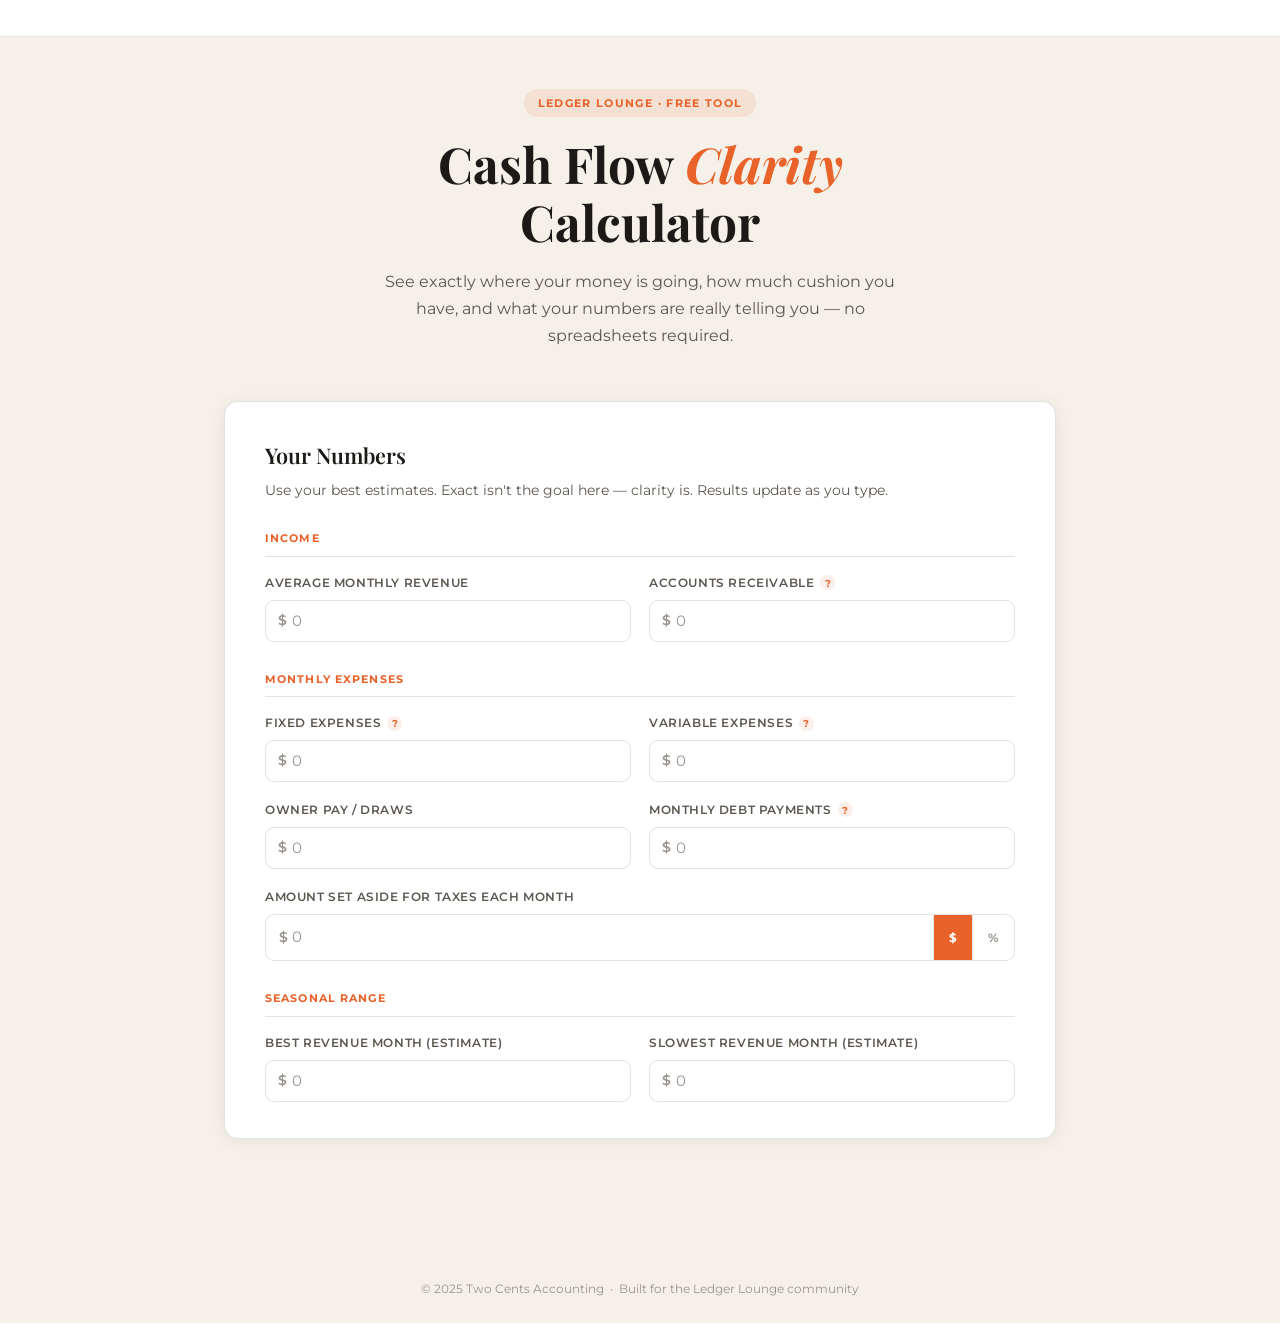
==== cashflow-advanced/index.html @ babdc2f7 "Add files via upload" ====
<!DOCTYPE html>
<html lang="en">
<head>
  <meta charset="UTF-8">
  <meta name="viewport" content="width=device-width, initial-scale=1.0">
  <title>Cash Flow Clarity Calculator — Two Cents Accounting</title>
  <link rel="preconnect" href="https://fonts.googleapis.com">
  <link rel="preconnect" href="https://fonts.gstatic.com" crossorigin>
  <link href="https://fonts.googleapis.com/css2?family=Playfair+Display:ital,wght@0,400;0,600;0,700;1,400&family=Montserrat:wght@300;400;500;600;700&display=swap" rel="stylesheet">

  <style>
    /* ── CSS Custom Properties ── */
    :root {
      --bg:            #F5F0E8;
      --bg-secondary:  #EDE7D9;
      --bg-card:       #FFFFFF;
      --bg-input:      #FFFFFF;
      --text-primary:  #1C1A17;
      --text-secondary:#5C5750;
      --text-muted:    #9A9590;
      --accent:        #E8622A;
      --accent-hover:  #C94E1E;
      --accent-light:  rgba(232,98,42,0.11);
      --border:        rgba(28,26,23,0.12);
      --shadow-sm:     0 1px 4px rgba(0,0,0,0.06);
      --shadow:        0 2px 16px rgba(0,0,0,0.07);
      --shadow-lg:     0 8px 40px rgba(0,0,0,0.13);
      --green:         #276B2D;
      --green-bg:      #EAF5EB;
      --yellow:        #9A6D00;
      --yellow-bg:     #FFF8E1;
      --red:           #B0241F;
      --red-bg:        #FDECEA;
      --radius:        14px;
    }

    @media (prefers-color-scheme: dark) {
      :root {
        --bg:            #18150F;
        --bg-secondary:  #221E16;
        --bg-card:       #27231A;
        --bg-input:      #302B21;
        --text-primary:  #F0EAE0;
        --text-secondary:#C0B9AF;
        --text-muted:    #7A7268;
        --accent:        #E8622A;
        --accent-hover:  #F0743C;
        --accent-light:  rgba(232,98,42,0.18);
        --border:        rgba(255,255,255,0.09);
        --shadow-sm:     0 1px 4px rgba(0,0,0,0.3);
        --shadow:        0 2px 16px rgba(0,0,0,0.35);
        --shadow-lg:     0 8px 40px rgba(0,0,0,0.5);
        --green:         #6DBF73;
        --green-bg:      rgba(109,191,115,0.13);
        --yellow:        #F5C842;
        --yellow-bg:     rgba(245,200,66,0.13);
        --red:           #F06560;
        --red-bg:        rgba(240,101,96,0.13);
      }
    }

    /* ── Reset & Base ── */
    *, *::before, *::after { box-sizing: border-box; margin: 0; padding: 0; }

    body {
      font-family: 'Montserrat', sans-serif;
      background-color: var(--bg);
      color: var(--text-primary);
      line-height: 1.65;
      -webkit-font-smoothing: antialiased;
    }

    /* ── Header ── */
    .site-header {
      background: var(--bg-card);
      border-bottom: 1px solid var(--border);
      padding: 18px 24px;
      display: flex;
      justify-content: center;
      align-items: center;
    }

    .logo-wrap {
      background: #F5F0E8;
      border-radius: 10px;
      padding: 8px 18px;
      display: inline-flex;
      align-items: center;
      justify-content: center;
    }

    .logo-wrap img {
      height: 50px;
      width: auto;
      display: block;
    }

    /* ── Layout ── */
    .main {
      max-width: 880px;
      margin: 0 auto;
      padding: 52px 24px 96px;
    }

    /* ── Hero ── */
    .hero {
      text-align: center;
      margin-bottom: 52px;
    }

    .hero-eyebrow {
      display: inline-block;
      font-size: 0.7rem;
      font-weight: 700;
      letter-spacing: 0.12em;
      text-transform: uppercase;
      color: var(--accent);
      background: var(--accent-light);
      padding: 5px 14px;
      border-radius: 100px;
      margin-bottom: 18px;
    }

    .hero h1 {
      font-family: 'Playfair Display', serif;
      font-size: clamp(2rem, 5.5vw, 3.1rem);
      font-weight: 700;
      line-height: 1.15;
      color: var(--text-primary);
      margin-bottom: 18px;
    }

    .hero h1 em {
      font-style: italic;
      color: var(--accent);
    }

    .hero p {
      font-size: 1rem;
      color: var(--text-secondary);
      max-width: 520px;
      margin: 0 auto;
      font-weight: 400;
      line-height: 1.7;
    }

    /* ── Cards ── */
    .card {
      background: var(--bg-card);
      border-radius: var(--radius);
      border: 1px solid var(--border);
      padding: 36px 40px;
      box-shadow: var(--shadow);
      margin-bottom: 20px;
    }

    .card-title {
      font-family: 'Playfair Display', serif;
      font-size: 1.35rem;
      font-weight: 600;
      color: var(--text-primary);
      margin-bottom: 6px;
    }

    .card-subtitle {
      font-size: 0.845rem;
      color: var(--text-secondary);
      margin-bottom: 28px;
      line-height: 1.6;
    }

    /* ── Form Section Labels ── */
    .form-section-label {
      font-size: 0.7rem;
      font-weight: 700;
      letter-spacing: 0.1em;
      text-transform: uppercase;
      color: var(--accent);
      margin-bottom: 16px;
      margin-top: 28px;
      padding-bottom: 8px;
      border-bottom: 1px solid var(--border);
    }

    .form-section-label:first-of-type {
      margin-top: 0;
    }

    /* ── Form Grid ── */
    .form-grid {
      display: grid;
      grid-template-columns: 1fr 1fr;
      gap: 18px;
    }

    .form-group {
      display: flex;
      flex-direction: column;
      gap: 7px;
    }

    .form-group.span-2 {
      grid-column: 1 / -1;
    }

    label {
      display: flex;
      align-items: center;
      gap: 6px;
      font-size: 0.75rem;
      font-weight: 600;
      letter-spacing: 0.05em;
      text-transform: uppercase;
      color: var(--text-secondary);
    }

    /* ── Currency Inputs ── */
    .input-wrap {
      position: relative;
      display: flex;
      align-items: stretch;
    }

    .input-prefix {
      position: absolute;
      left: 13px;
      top: 50%;
      transform: translateY(-50%);
      font-size: 0.9rem;
      font-weight: 600;
      color: var(--text-muted);
      pointer-events: none;
      z-index: 1;
      transition: opacity 0.15s;
    }

    input[type="text"] {
      width: 100%;
      padding: 11px 13px 11px 26px;
      font-family: 'Montserrat', sans-serif;
      font-size: 0.93rem;
      font-weight: 500;
      color: var(--text-primary);
      background: var(--bg-input);
      border: 1.5px solid var(--border);
      border-radius: 9px;
      outline: none;
      transition: border-color 0.2s, box-shadow 0.2s;
      -webkit-appearance: none;
    }

    input[type="text"]::placeholder {
      color: var(--text-muted);
      font-weight: 400;
    }

    input[type="text"]:focus {
      border-color: var(--accent);
      box-shadow: 0 0 0 3px var(--accent-light);
    }

    /* ── Tax Toggle ── */
    .tax-wrap {
      display: flex;
      border: 1.5px solid var(--border);
      border-radius: 9px;
      overflow: hidden;
      background: var(--bg-input);
      transition: border-color 0.2s, box-shadow 0.2s;
    }

    .tax-wrap:focus-within {
      border-color: var(--accent);
      box-shadow: 0 0 0 3px var(--accent-light);
    }

    .tax-prefix {
      padding: 11px 0 11px 13px;
      font-size: 0.9rem;
      font-weight: 600;
      color: var(--text-muted);
      pointer-events: none;
      white-space: nowrap;
    }

    #taxInput {
      flex: 1;
      border: none;
      border-radius: 0;
      padding-left: 4px;
      box-shadow: none !important;
      background: transparent;
    }

    .tax-toggle {
      display: flex;
      border-left: 1.5px solid var(--border);
      flex-shrink: 0;
    }

    .tax-btn {
      padding: 0 15px;
      font-family: 'Montserrat', sans-serif;
      font-size: 0.78rem;
      font-weight: 700;
      background: transparent;
      border: none;
      cursor: pointer;
      color: var(--text-muted);
      transition: background 0.15s, color 0.15s;
      letter-spacing: 0.02em;
    }

    .tax-btn + .tax-btn {
      border-left: 1px solid var(--border);
    }

    .tax-btn.active {
      background: var(--accent);
      color: #FFFFFF;
    }

    /* ── Tooltip ── */
    .tip {
      display: inline-flex;
      align-items: center;
      justify-content: center;
      width: 15px;
      height: 15px;
      border-radius: 50%;
      background: var(--accent-light);
      color: var(--accent);
      font-size: 0.62rem;
      font-weight: 700;
      cursor: help;
      position: relative;
      flex-shrink: 0;
    }

    .tip::after {
      content: attr(data-tip);
      position: absolute;
      bottom: calc(100% + 9px);
      left: 50%;
      transform: translateX(-50%);
      background: var(--text-primary);
      color: var(--bg);
      font-size: 0.76rem;
      font-weight: 400;
      font-family: 'Montserrat', sans-serif;
      letter-spacing: 0;
      text-transform: none;
      padding: 9px 13px;
      border-radius: 7px;
      width: 230px;
      line-height: 1.55;
      pointer-events: none;
      opacity: 0;
      transition: opacity 0.18s;
      z-index: 200;
      box-shadow: var(--shadow-lg);
      white-space: normal;
    }

    .tip:hover::after,
    .tip:focus::after {
      opacity: 1;
    }

    /* ── Divider ── */
    .divider {
      border: none;
      border-top: 1px solid var(--border);
      margin: 28px 0;
    }

    /* ── Results section ── */
    #results {
      display: none;
    }

    #results.visible {
      display: block;
    }

    /* ── Health Banner ── */
    .health-banner {
      border-radius: var(--radius);
      padding: 26px 30px;
      margin-bottom: 20px;
      border: 1.5px solid transparent;
    }

    .health-banner.tier-squeezed   { background: var(--red-bg);    border-color: var(--red); }
    .health-banner.tier-getting    { background: var(--yellow-bg);  border-color: var(--yellow); }
    .health-banner.tier-breathing  { background: var(--accent-light); border-color: var(--accent); }
    .health-banner.tier-solid      { background: var(--green-bg);   border-color: var(--green); }

    .health-tier-name {
      font-family: 'Playfair Display', serif;
      font-size: 1.7rem;
      font-weight: 700;
      margin-bottom: 7px;
      line-height: 1.2;
    }

    .tier-squeezed  .health-tier-name { color: var(--red); }
    .tier-getting   .health-tier-name { color: var(--yellow); }
    .tier-breathing .health-tier-name { color: var(--accent); }
    .tier-solid     .health-tier-name { color: var(--green); }

    .health-tier-msg {
      font-size: 0.9rem;
      color: var(--text-secondary);
      line-height: 1.65;
      max-width: 640px;
    }

    /* ── Metrics Grid ── */
    .metrics-grid {
      display: grid;
      grid-template-columns: 1fr 1fr;
      gap: 14px;
    }

    .metric-tile {
      background: var(--bg-secondary);
      border: 1px solid var(--border);
      border-radius: 11px;
      padding: 18px 20px;
    }

    .metric-tile-label {
      font-size: 0.7rem;
      font-weight: 700;
      letter-spacing: 0.09em;
      text-transform: uppercase;
      color: var(--text-muted);
      margin-bottom: 9px;
    }

    .metric-tile-value {
      font-family: 'Playfair Display', serif;
      font-size: 1.75rem;
      font-weight: 700;
      line-height: 1;
      margin-bottom: 4px;
    }

    .val-positive { color: var(--green); }
    .val-warning  { color: var(--yellow); }
    .val-negative { color: var(--red); }
    .val-neutral  { color: var(--text-primary); }

    .metric-tile-sub {
      font-size: 0.78rem;
      color: var(--text-muted);
      line-height: 1.4;
    }

    /* ── Stacked Bar ── */
    .stacked-bar {
      height: 30px;
      border-radius: 8px;
      display: flex;
      overflow: hidden;
      margin: 16px 0 12px;
    }

    .bar-seg {
      transition: flex 0.55s cubic-bezier(.4,0,.2,1);
      min-width: 0;
    }

    .stacked-legend {
      display: flex;
      flex-wrap: wrap;
      gap: 10px 18px;
    }

    .legend-item {
      display: flex;
      align-items: center;
      gap: 7px;
      font-size: 0.78rem;
      color: var(--text-secondary);
    }

    .legend-dot {
      width: 9px;
      height: 9px;
      border-radius: 2px;
      flex-shrink: 0;
    }

    /* ── Individual Bars ── */
    .breakdown-row {
      margin-bottom: 15px;
    }

    .bar-row-header {
      display: flex;
      justify-content: space-between;
      align-items: baseline;
      font-size: 0.825rem;
      margin-bottom: 5px;
    }

    .bar-row-name {
      font-weight: 600;
      color: var(--text-primary);
    }

    .bar-row-amount {
      font-weight: 600;
      color: var(--text-primary);
    }

    .bar-row-pct {
      font-size: 0.75rem;
      color: var(--text-muted);
      margin-left: 5px;
    }

    .bar-track {
      height: 7px;
      background: var(--bg-secondary);
      border-radius: 4px;
      overflow: hidden;
    }

    .bar-fill {
      height: 100%;
      border-radius: 4px;
      transition: width 0.55s cubic-bezier(.4,0,.2,1);
    }

    /* ── Flag Banners ── */
    .flag {
      display: flex;
      gap: 11px;
      align-items: flex-start;
      padding: 13px 16px;
      border-radius: 9px;
      font-size: 0.855rem;
      line-height: 1.55;
      margin-top: 18px;
    }

    .flag.flag-warn { background: var(--yellow-bg); border: 1px solid var(--yellow); color: var(--text-primary); }
    .flag.flag-ok   { background: var(--green-bg);  border: 1px solid var(--green);  color: var(--text-primary); }
    .flag.flag-info { background: var(--accent-light); border: 1px solid var(--accent); color: var(--text-primary); }

    .flag-icon { font-size: 1.1rem; flex-shrink: 0; line-height: 1.4; }

    /* ── Tax Meter ── */
    .tax-meter-bar {
      position: relative;
      height: 13px;
      background: var(--bg-secondary);
      border-radius: 7px;
      overflow: hidden;
      margin: 10px 0 5px;
    }

    .tax-meter-fill {
      height: 100%;
      border-radius: 7px;
      transition: width 0.55s cubic-bezier(.4,0,.2,1), background-color 0.3s;
    }

    .tax-meter-labels {
      display: flex;
      justify-content: space-between;
      font-size: 0.68rem;
      color: var(--text-muted);
      margin-top: 3px;
    }

    .tax-headline {
      display: flex;
      align-items: baseline;
      gap: 10px;
      margin-bottom: 2px;
    }

    .tax-big {
      font-family: 'Playfair Display', serif;
      font-size: 1.5rem;
      font-weight: 700;
    }

    .tax-sub-label {
      font-size: 0.83rem;
      color: var(--text-muted);
    }

    /* ── Profit First ── */
    .pf-row {
      display: flex;
      align-items: center;
      gap: 14px;
      padding: 14px 0;
      border-bottom: 1px solid var(--border);
    }

    .pf-row:last-child { border-bottom: none; }

    .pf-icon {
      width: 38px;
      height: 38px;
      border-radius: 9px;
      display: flex;
      align-items: center;
      justify-content: center;
      font-size: 0.95rem;
      flex-shrink: 0;
    }

    .pf-middle {
      flex: 1;
      min-width: 0;
    }

    .pf-name {
      font-size: 0.875rem;
      font-weight: 700;
      color: var(--text-primary);
      margin-bottom: 1px;
    }

    .pf-desc {
      font-size: 0.74rem;
      color: var(--text-muted);
      margin-bottom: 6px;
    }

    .pf-bar-track {
      height: 4px;
      background: var(--bg-secondary);
      border-radius: 2px;
      overflow: hidden;
    }

    .pf-bar-fill {
      height: 100%;
      border-radius: 2px;
      transition: width 0.55s cubic-bezier(.4,0,.2,1);
    }

    .pf-target-note {
      font-size: 0.7rem;
      color: var(--text-muted);
      margin-top: 3px;
    }

    .pf-amounts {
      text-align: right;
      flex-shrink: 0;
    }

    .pf-actual {
      font-family: 'Playfair Display', serif;
      font-size: 1.1rem;
      font-weight: 600;
      color: var(--text-primary);
      line-height: 1.15;
    }

    .pf-pct {
      font-size: 0.72rem;
      color: var(--text-muted);
    }

    /* ── CTA Card ── */
    .cta-block {
      background: var(--accent);
      border-radius: var(--radius);
      padding: 44px 40px;
      text-align: center;
      margin-bottom: 20px;
    }

    .cta-block h2 {
      font-family: 'Playfair Display', serif;
      font-size: 1.65rem;
      font-weight: 700;
      color: #FFFFFF;
      line-height: 1.25;
      margin-bottom: 14px;
    }

    .cta-block p {
      font-size: 0.93rem;
      color: rgba(255,255,255,0.88);
      max-width: 480px;
      margin: 0 auto 30px;
      line-height: 1.65;
    }

    .cta-buttons {
      display: flex;
      gap: 12px;
      justify-content: center;
      flex-wrap: wrap;
    }

    .btn {
      display: inline-block;
      padding: 13px 26px;
      font-family: 'Montserrat', sans-serif;
      font-size: 0.845rem;
      font-weight: 700;
      text-decoration: none;
      border-radius: 9px;
      letter-spacing: 0.025em;
      transition: transform 0.15s, box-shadow 0.15s, background 0.15s;
    }

    .btn:hover {
      transform: translateY(-2px);
      box-shadow: 0 6px 22px rgba(0,0,0,0.22);
    }

    .btn-white {
      background: #FFFFFF;
      color: var(--accent);
    }

    .btn-outline {
      background: transparent;
      color: #FFFFFF;
      border: 2px solid rgba(255,255,255,0.55);
    }

    .btn-outline:hover {
      background: rgba(255,255,255,0.1);
      border-color: #FFFFFF;
    }

    /* ── Footer ── */
    .site-footer {
      text-align: center;
      padding: 24px;
      font-size: 0.77rem;
      color: var(--text-muted);
    }

    /* ── Animations ── */
    @keyframes fadeUp {
      from { opacity: 0; transform: translateY(14px); }
      to   { opacity: 1; transform: translateY(0); }
    }

    #results.visible > * {
      animation: fadeUp 0.38s ease both;
    }

    #results.visible > *:nth-child(2) { animation-delay: 0.05s; }
    #results.visible > *:nth-child(3) { animation-delay: 0.10s; }
    #results.visible > *:nth-child(4) { animation-delay: 0.15s; }
    #results.visible > *:nth-child(5) { animation-delay: 0.20s; }
    #results.visible > *:nth-child(6) { animation-delay: 0.25s; }

    /* ── Responsive ── */
    @media (max-width: 640px) {
      .card { padding: 24px 20px; }
      .form-grid { grid-template-columns: 1fr; }
      .form-group.span-2 { grid-column: auto; }
      .metrics-grid { grid-template-columns: 1fr; }
      .cta-block { padding: 32px 22px; }
      .cta-block h2 { font-size: 1.35rem; }

      .tip::after {
        left: 0;
        transform: none;
        width: 200px;
      }
    }

    @media (max-width: 420px) {
      .main { padding: 36px 16px 80px; }
    }
  </style>
</head>
<body>

  <!-- Header -->
  <header class="site-header">
    <div class="logo-wrap">
      <img src="./img_4951.png" alt="Two Cents Accounting" onerror="this.parentElement.style.display='none'">
    </div>
  </header>

  <main class="main">

    <!-- Hero -->
    <section class="hero">
      <div class="hero-eyebrow">Ledger Lounge · Free Tool</div>
      <h1>Cash Flow <em>Clarity</em><br>Calculator</h1>
      <p>See exactly where your money is going, how much cushion you have, and what your numbers are really telling you — no spreadsheets required.</p>
    </section>

    <!-- ── INPUT CARD ── -->
    <div class="card">
      <div class="card-title">Your Numbers</div>
      <p class="card-subtitle">Use your best estimates. Exact isn't the goal here — clarity is. Results update as you type.</p>

      <!-- Income -->
      <div class="form-section-label">Income</div>
      <div class="form-grid">
        <div class="form-group">
          <label for="revenue">Average Monthly Revenue</label>
          <div class="input-wrap">
            <span class="input-prefix">$</span>
            <input type="text" id="revenue" placeholder="0" inputmode="decimal" autocomplete="off">
          </div>
        </div>
        <div class="form-group">
          <label for="ar">Accounts Receivable
            <span class="tip" tabindex="0" data-tip="Money currently owed to you — invoices sent but not yet paid. This isn't in your account yet, but it's yours.">?</span>
          </label>
          <div class="input-wrap">
            <span class="input-prefix">$</span>
            <input type="text" id="ar" placeholder="0" inputmode="decimal" autocomplete="off">
          </div>
        </div>
      </div>

      <!-- Expenses -->
      <div class="form-section-label">Monthly Expenses</div>
      <div class="form-grid">
        <div class="form-group">
          <label for="fixed">Fixed Expenses
            <span class="tip" tabindex="0" data-tip="Costs that stay the same every month: rent or office space, software subscriptions, insurance, phone bill, recurring memberships.">?</span>
          </label>
          <div class="input-wrap">
            <span class="input-prefix">$</span>
            <input type="text" id="fixed" placeholder="0" inputmode="decimal" autocomplete="off">
          </div>
        </div>
        <div class="form-group">
          <label for="variable">Variable Expenses
            <span class="tip" tabindex="0" data-tip="Costs that change month to month: supplies, contractors and freelancers, advertising, shipping, client gifts, event expenses.">?</span>
          </label>
          <div class="input-wrap">
            <span class="input-prefix">$</span>
            <input type="text" id="variable" placeholder="0" inputmode="decimal" autocomplete="off">
          </div>
        </div>
        <div class="form-group">
          <label for="ownerpay">Owner Pay / Draws</label>
          <div class="input-wrap">
            <span class="input-prefix">$</span>
            <input type="text" id="ownerpay" placeholder="0" inputmode="decimal" autocomplete="off">
          </div>
        </div>
        <div class="form-group">
          <label for="debt">Monthly Debt Payments
            <span class="tip" tabindex="0" data-tip="Loan payments, line of credit payments, equipment financing — any debt you're repaying each month.">?</span>
          </label>
          <div class="input-wrap">
            <span class="input-prefix">$</span>
            <input type="text" id="debt" placeholder="0" inputmode="decimal" autocomplete="off">
          </div>
        </div>
        <div class="form-group span-2">
          <label for="taxInput">Amount Set Aside for Taxes Each Month</label>
          <div class="tax-wrap">
            <span class="tax-prefix" id="taxPrefix">$</span>
            <input type="text" id="taxInput" placeholder="0" inputmode="decimal" autocomplete="off">
            <div class="tax-toggle">
              <button class="tax-btn active" id="btnDollar" onclick="setTaxMode('dollar')">$</button>
              <button class="tax-btn" id="btnPercent" onclick="setTaxMode('percent')">%</button>
            </div>
          </div>
        </div>
      </div>

      <!-- Seasonal -->
      <div class="form-section-label">Seasonal Range</div>
      <div class="form-grid">
        <div class="form-group">
          <label for="highmonth">Best Revenue Month (estimate)</label>
          <div class="input-wrap">
            <span class="input-prefix">$</span>
            <input type="text" id="highmonth" placeholder="0" inputmode="decimal" autocomplete="off">
          </div>
        </div>
        <div class="form-group">
          <label for="lowmonth">Slowest Revenue Month (estimate)</label>
          <div class="input-wrap">
            <span class="input-prefix">$</span>
            <input type="text" id="lowmonth" placeholder="0" inputmode="decimal" autocomplete="off">
          </div>
        </div>
      </div>
    </div><!-- /input card -->

    <!-- ── RESULTS ── -->
    <div id="results">

      <!-- Health Banner -->
      <div class="health-banner" id="healthBanner">
        <div class="health-tier-name" id="healthTierName"></div>
        <div class="health-tier-msg" id="healthTierMsg"></div>
      </div>

      <!-- Key Metrics -->
      <div class="card">
        <div class="card-title">Your Key Numbers</div>
        <p class="card-subtitle">A snapshot of what your current revenue and expenses are telling you.</p>
        <div class="metrics-grid">
          <div class="metric-tile">
            <div class="metric-tile-label">Monthly Breathing Room</div>
            <div class="metric-tile-value" id="mBreathingDollar"></div>
            <div class="metric-tile-sub" id="mBreathingPct"></div>
          </div>
          <div class="metric-tile">
            <div class="metric-tile-label">Expense Ratio</div>
            <div class="metric-tile-value" id="mExpenseRatio"></div>
            <div class="metric-tile-sub">of revenue going to expenses</div>
          </div>
          <div class="metric-tile">
            <div class="metric-tile-label">Cash Flow Runway</div>
            <div class="metric-tile-value" id="mRunway"></div>
            <div class="metric-tile-sub" id="mRunwaySub"></div>
          </div>
          <div class="metric-tile">
            <div class="metric-tile-label">Accounts Receivable</div>
            <div class="metric-tile-value val-neutral" id="mAR"></div>
            <div class="metric-tile-sub">pending income on the way</div>
          </div>
        </div>
      </div>

      <!-- Where Money Is Going -->
      <div class="card">
        <div class="card-title">Where Your Money Is Going</div>
        <p class="card-subtitle">Every dollar of monthly revenue, accounted for.</p>

        <div class="stacked-bar" id="stackedBar"></div>
        <div class="stacked-legend" id="stackedLegend"></div>

        <hr class="divider">

        <div id="breakdownBars"></div>

        <div id="seasonalFlagEl"></div>
      </div>

      <!-- Tax Readiness -->
      <div class="card">
        <div class="card-title">Tax Readiness</div>
        <p class="card-subtitle">A healthy benchmark is setting aside about 25% of revenue for taxes. Here's where you stand.</p>

        <div class="tax-headline">
          <div class="tax-big" id="taxReadinessPct"></div>
          <div class="tax-sub-label" id="taxReadinessSub"></div>
        </div>
        <div class="tax-meter-bar">
          <div class="tax-meter-fill" id="taxMeterFill"></div>
        </div>
        <div class="tax-meter-labels">
          <span>0%</span>
          <span>50%</span>
          <span>100%</span>
          <span>150%+</span>
        </div>

        <div class="flag" id="taxFlag" style="margin-top: 14px;"></div>
      </div>

      <!-- Profit First -->
      <div class="card">
        <div class="card-title">Profit First Suggested Allocations</div>
        <p class="card-subtitle" id="pfSubtitle"></p>
        <div id="pfRows"></div>
        <div class="flag flag-info" style="margin-top:18px;">
          <div class="flag-icon">💡</div>
          <div>These are starting-point targets from the Profit First framework. The goal isn't perfection on day one — it's building intentional habits around where your money goes. Your actual numbers are shown for comparison.</div>
        </div>
      </div>

    </div><!-- /results -->

    <!-- CTA (always visible after results) -->
    <div class="cta-block" id="ctaBlock" style="display:none;">
      <h2>Have questions about what your numbers are telling you?</h2>
      <p>DM me and let's talk through it. Understanding your cash flow is the first step — knowing what to do next is where things get interesting.</p>
      <div class="cta-buttons">
        <a href="https://community.twocentsaccounting.com" class="btn btn-white" target="_blank" rel="noopener noreferrer">Message Janet in Circle</a>
        <a href="https://calendar.app.google/xzXYkXaj3rERVZNt9" class="btn btn-outline" target="_blank" rel="noopener noreferrer">Book a Discovery Call</a>
      </div>
    </div>

  </main>

  <footer class="site-footer">
    <p>© 2025 Two Cents Accounting &nbsp;·&nbsp; Built for the Ledger Lounge community</p>
  </footer>

<script>
  /* ─────────────────────────────────────────────
     State & Helpers
  ───────────────────────────────────────────── */
  let taxMode = 'dollar';

  function setTaxMode(mode) {
    taxMode = mode;
    document.getElementById('btnDollar').classList.toggle('active', mode === 'dollar');
    document.getElementById('btnPercent').classList.toggle('active', mode === 'percent');
    document.getElementById('taxPrefix').textContent = mode === 'dollar' ? '$' : '%';
    document.getElementById('taxInput').value = '';
    calculate();
  }

  function raw(id) {
    const v = document.getElementById(id).value.replace(/[$,%\s]/g, '').replace(/,/g, '');
    const n = parseFloat(v);
    return isNaN(n) || n < 0 ? 0 : n;
  }

  function money(n) {
    if (!isFinite(n)) return '$0';
    const abs = Math.abs(n);
    const s = abs >= 1000
      ? abs.toLocaleString('en-US', { minimumFractionDigits: 0, maximumFractionDigits: 0 })
      : abs.toFixed(0);
    return (n < 0 ? '−$' : '$') + s;
  }

  function pct(n, dec = 1) {
    if (!isFinite(n)) return '0%';
    return n.toFixed(dec) + '%';
  }

  function clamp(n, lo, hi) {
    return Math.min(Math.max(n, lo), hi);
  }

  function formatCommas(el) {
    const cursorPos = el.selectionStart;
    const raw = el.value.replace(/[^0-9.]/g, '');
    const parts = raw.split('.');
    if (parts.length > 2) parts.splice(2);
    let intPart = parts[0].replace(/^0+(?=\d)/, '') || '';
    if (intPart) intPart = parseInt(intPart, 10).toLocaleString('en-US');
    el.value = parts.length === 2 ? intPart + '.' + parts[1] : intPart;
  }

  /* Attach live formatting to all currency fields */
  document.querySelectorAll('input[type="text"]').forEach(inp => {
    inp.addEventListener('input', () => {
      if (inp.id !== 'taxInput' || taxMode === 'dollar') {
        formatCommas(inp);
      }
      calculate();
    });
  });

  /* ─────────────────────────────────────────────
     Profit First revenue-tier targets
  ───────────────────────────────────────────── */
  function getPFTargets(annualRevenue) {
    // CAPS allocations vary by TAR (target allocation revenue)
    if (annualRevenue < 250000) {
      return { profit: 5, ownerPay: 50, tax: 15, opex: 30 };
    } else if (annualRevenue < 500000) {
      return { profit: 10, ownerPay: 35, tax: 15, opex: 40 };
    } else if (annualRevenue < 1000000) {
      return { profit: 15, ownerPay: 20, tax: 15, opex: 50 };
    } else {
      return { profit: 20, ownerPay: 10, tax: 15, opex: 55 };
    }
  }

  /* ─────────────────────────────────────────────
     Main Calculation
  ───────────────────────────────────────────── */
  function calculate() {
    const revenue    = raw('revenue');
    const fixed      = raw('fixed');
    const variable   = raw('variable');
    const ownerPay   = raw('ownerpay');
    const ar         = raw('ar');
    const highMonth  = raw('highmonth');
    const lowMonth   = raw('lowmonth');
    const debt       = raw('debt');
    const taxRaw     = raw('taxInput');

    const taxSavings = taxMode === 'dollar' ? taxRaw : revenue * (taxRaw / 100);

    /* Hide results if no revenue */
    if (revenue <= 0) {
      document.getElementById('results').classList.remove('visible');
      document.getElementById('ctaBlock').style.display = 'none';
      return;
    }

    document.getElementById('results').classList.add('visible');
    document.getElementById('ctaBlock').style.display = 'block';

    /* ── Core calculations ── */
    const totalExpenses   = fixed + variable + ownerPay + debt;
    const breathingRoom   = revenue - totalExpenses;
    const breathingPct    = (breathingRoom / revenue) * 100;
    const expenseRatio    = (totalExpenses / revenue) * 100;
    const runway          = totalExpenses > 0 ? breathingRoom / totalExpenses : 0;
    const spread          = highMonth > 0 && lowMonth > 0 ? highMonth - lowMonth : 0;
    const highSeasonality = spread > 0 && spread > revenue * 0.4;
    const recommended25   = revenue * 0.25;
    const taxReadiness    = recommended25 > 0 ? (taxSavings / recommended25) * 100 : 0;

    /* ── Health tier ── */
    let tierClass, tierName, tierMsg;
    if (breathingPct < 5) {
      tierClass = 'tier-squeezed';
      tierName  = 'Squeezed';
      tierMsg   = "Things are tight right now — and that's worth naming clearly, not avoiding. This is exactly when getting eyes on your numbers matters most. Small shifts in expenses or pricing often have a bigger impact than they look on paper.";
    } else if (breathingPct < 15) {
      tierClass = 'tier-getting';
      tierName  = 'Getting There';
      tierMsg   = "You're covering your bases, but the cushion is thin. A few thoughtful adjustments — trimming a variable expense here, revisiting your pricing there — could meaningfully open things up.";
    } else if (breathingPct < 25) {
      tierClass = 'tier-breathing';
      tierName  = 'Breathing Room';
      tierMsg   = "You've built real margin here, and that's something to feel good about. This is a solid place to start putting that breathing room to work — building your tax reserve, padding your runway, and planning ahead with intention.";
    } else {
      tierClass = 'tier-solid';
      tierName  = 'Solid Ground';
      tierMsg   = "Your business is generating healthy, meaningful margin. Now's the time to make sure that cash is working strategically — not just sitting comfortably — through a profit account, reserves, and a clear growth plan.";
    }

    const banner = document.getElementById('healthBanner');
    banner.className = 'health-banner ' + tierClass;
    document.getElementById('healthTierName').textContent = tierName;
    document.getElementById('healthTierMsg').textContent  = tierMsg;

    /* ── Key Metrics ── */
    const brEl = document.getElementById('mBreathingDollar');
    brEl.textContent = money(breathingRoom);
    brEl.className = 'metric-tile-value ' + (breathingRoom >= 0 ? 'val-positive' : 'val-negative');
    document.getElementById('mBreathingPct').textContent = pct(breathingPct) + ' of revenue';

    const erEl = document.getElementById('mExpenseRatio');
    erEl.textContent = pct(expenseRatio);
    erEl.className = 'metric-tile-value ' + (expenseRatio < 75 ? 'val-positive' : expenseRatio < 90 ? 'val-warning' : 'val-negative');

    const rwEl = document.getElementById('mRunway');
    const rwSub = document.getElementById('mRunwaySub');
    if (runway <= 0) {
      rwEl.textContent = '—';
      rwEl.className = 'metric-tile-value val-negative';
      rwSub.textContent = 'expenses currently exceed revenue';
    } else {
      rwEl.textContent = runway.toFixed(1) + ' mo';
      rwEl.className = 'metric-tile-value ' + (runway >= 2 ? 'val-positive' : runway >= 0.5 ? 'val-warning' : 'val-negative');
      rwSub.textContent = 'approximately ' + runway.toFixed(1) + ' month' + (runway >= 2 ? 's' : '') + ' of cushion';
    }

    document.getElementById('mAR').textContent = money(ar);

    /* ── Stacked Bar ── */
    const segments = [
      { label: 'Fixed Expenses',    val: fixed,                    color: '#E8622A' },
      { label: 'Variable Expenses', val: variable,                 color: '#F0944A' },
      { label: 'Owner Pay',         val: ownerPay,                 color: '#4A8FD4' },
      { label: 'Debt Payments',     val: debt,                     color: '#9B59B6' },
      { label: 'Breathing Room',    val: Math.max(0, breathingRoom), color: '#3BBB7A' },
    ];

    const barTotal = segments.reduce((s, c) => s + c.val, 0) || 1;
    const stackedBar = document.getElementById('stackedBar');
    const stackedLegend = document.getElementById('stackedLegend');
    stackedBar.innerHTML = '';
    stackedLegend.innerHTML = '';

    segments.forEach(seg => {
      if (seg.val <= 0) return;
      const segPct = (seg.val / barTotal) * 100;

      const div = document.createElement('div');
      div.className = 'bar-seg';
      div.style.cssText = `flex:${segPct}; background:${seg.color};`;
      div.title = `${seg.label}: ${money(seg.val)} (${pct(segPct)})`;
      stackedBar.appendChild(div);

      const li = document.createElement('div');
      li.className = 'legend-item';
      li.innerHTML = `<span class="legend-dot" style="background:${seg.color}"></span>${seg.label}&nbsp;<strong>${pct(segPct)}</strong>`;
      stackedLegend.appendChild(li);
    });

    /* ── Individual breakdown bars ── */
    const breakdownBars = document.getElementById('breakdownBars');
    breakdownBars.innerHTML = '';
    segments.slice(0, 4).forEach(seg => {
      const pctOfRev = (seg.val / revenue) * 100;
      const row = document.createElement('div');
      row.className = 'breakdown-row';
      row.innerHTML = `
        <div class="bar-row-header">
          <span class="bar-row-name">${seg.label}</span>
          <span>
            <span class="bar-row-amount">${money(seg.val)}</span>
            <span class="bar-row-pct">${pct(pctOfRev)} of revenue</span>
          </span>
        </div>
        <div class="bar-track">
          <div class="bar-fill" style="width:${clamp(pctOfRev,0,100)}%; background:${seg.color};"></div>
        </div>
      `;
      breakdownBars.appendChild(row);
    });

    /* ── Seasonal flag ── */
    const seasonalEl = document.getElementById('seasonalFlagEl');
    if (highMonth > 0 && lowMonth > 0) {
      const spreadPct = (spread / revenue) * 100;
      if (highSeasonality) {
        seasonalEl.innerHTML = `
          <div class="flag flag-warn">
            <div class="flag-icon">⚠️</div>
            <div>
              <strong>Your seasonal swing is significant.</strong> There's roughly ${money(spread)} between your best and slowest months — about ${pct(spreadPct)} of your average revenue. Planning for that gap ahead of time keeps your slow months from becoming a cash crunch.
            </div>
          </div>`;
      } else {
        seasonalEl.innerHTML = `
          <div class="flag flag-ok">
            <div class="flag-icon">✓</div>
            <div>Your seasonal spread looks manageable — about ${money(spread)} between your highest and lowest months (${pct(spreadPct)} of average). Keep an eye on it as your business grows.</div>
          </div>`;
      }
    } else {
      seasonalEl.innerHTML = '';
    }

    /* ── Tax Readiness ── */
    document.getElementById('taxReadinessPct').textContent = pct(taxReadiness) + ' of recommended';
    document.getElementById('taxReadinessSub').textContent =
      money(taxSavings) + '/mo saved · benchmark: ' + money(recommended25) + '/mo';

    const meterFill = document.getElementById('taxMeterFill');
    const meterWidthPct = clamp((taxReadiness / 150) * 100, 0, 100);
    meterFill.style.width = meterWidthPct + '%';

    let taxColor, taxFlagClass, taxFlagMsg;
    if (taxReadiness < 50) {
      taxColor    = 'var(--red)';
      taxFlagClass = 'flag flag-warn';
      taxFlagMsg  = 'You\'re setting aside less than half the recommended tax amount. A surprise tax bill is one of the most disruptive cash flow events a small business can face — even small, consistent increases here can change that picture significantly.';
    } else if (taxReadiness < 85) {
      taxColor    = 'var(--yellow)';
      taxFlagClass = 'flag flag-warn';
      taxFlagMsg  = 'You\'re getting closer on taxes — nice work. If cash allows, bumping this up a bit would bring you to a place where tax season feels predictable instead of stressful.';
    } else {
      taxColor    = 'var(--green)';
      taxFlagClass = 'flag flag-ok';
      taxFlagMsg  = 'You\'re in solid shape on tax savings. Staying consistent here means fewer surprises, more options, and a much calmer April.';
    }

    meterFill.style.backgroundColor = taxColor;
    const taxFlagEl = document.getElementById('taxFlag');
    taxFlagEl.className = taxFlagClass;
    taxFlagEl.innerHTML = `<div class="flag-icon">${taxReadiness >= 85 ? '✓' : '⚠️'}</div><div>${taxFlagMsg}</div>`;

    /* ── Profit First ── */
    const annualRev = revenue * 12;
    const targets   = getPFTargets(annualRev);

    const tierLabel = annualRev < 250000 ? 'Under $250k'
      : annualRev < 500000 ? '$250k–$500k'
      : annualRev < 1000000 ? '$500k–$1M'
      : 'Over $1M';

    document.getElementById('pfSubtitle').textContent =
      `Based on your annualized revenue (${money(annualRev)}/yr, ${tierLabel} tier), here's how Profit First suggests you allocate each dollar — alongside what your numbers show today.`;

    const pfDefs = [
      {
        name: 'Profit',
        desc: 'A non-negotiable first take for business growth',
        icon: '📈', iconBg: '#E8622A',
        target: targets.profit,
        actual: Math.max(0, breathingRoom),
      },
      {
        name: 'Owner Pay',
        desc: 'Your compensation for running the business',
        icon: '👤', iconBg: '#4A8FD4',
        target: targets.ownerPay,
        actual: ownerPay,
      },
      {
        name: 'Tax',
        desc: 'Reserved so tax season is never a surprise',
        icon: '🏛️', iconBg: '#9B59B6',
        target: targets.tax,
        actual: taxSavings,
      },
      {
        name: 'Operating Expenses',
        desc: 'What it costs to run the business day-to-day',
        icon: '⚙️', iconBg: '#F0944A',
        target: targets.opex,
        actual: fixed + variable + debt,
      },
    ];

    const pfContainer = document.getElementById('pfRows');
    pfContainer.innerHTML = '';

    pfDefs.forEach(row => {
      const targetAmt = revenue * (row.target / 100);
      const fillPct   = targetAmt > 0 ? clamp((row.actual / targetAmt) * 100, 0, 100) : 0;
      const actualPct = (row.actual / revenue) * 100;
      const onTrack   = row.actual >= targetAmt * 0.85;

      const el = document.createElement('div');
      el.className = 'pf-row';
      el.innerHTML = `
        <div class="pf-icon" style="background:${row.iconBg}22; color:${row.iconBg};">${row.icon}</div>
        <div class="pf-middle">
          <div class="pf-name">${row.name}</div>
          <div class="pf-desc">${row.desc}</div>
          <div class="pf-bar-track">
            <div class="pf-bar-fill" style="width:${fillPct}%; background:${onTrack ? 'var(--green)' : row.iconBg};"></div>
          </div>
          <div class="pf-target-note">Target: ${money(targetAmt)} (${row.target}%)</div>
        </div>
        <div class="pf-amounts">
          <div class="pf-actual">${money(row.actual)}</div>
          <div class="pf-pct">${pct(actualPct)} actual</div>
        </div>
      `;
      pfContainer.appendChild(el);
    });
  }

  /* Run once on load */
  calculate();
</script>

</body>
</html>
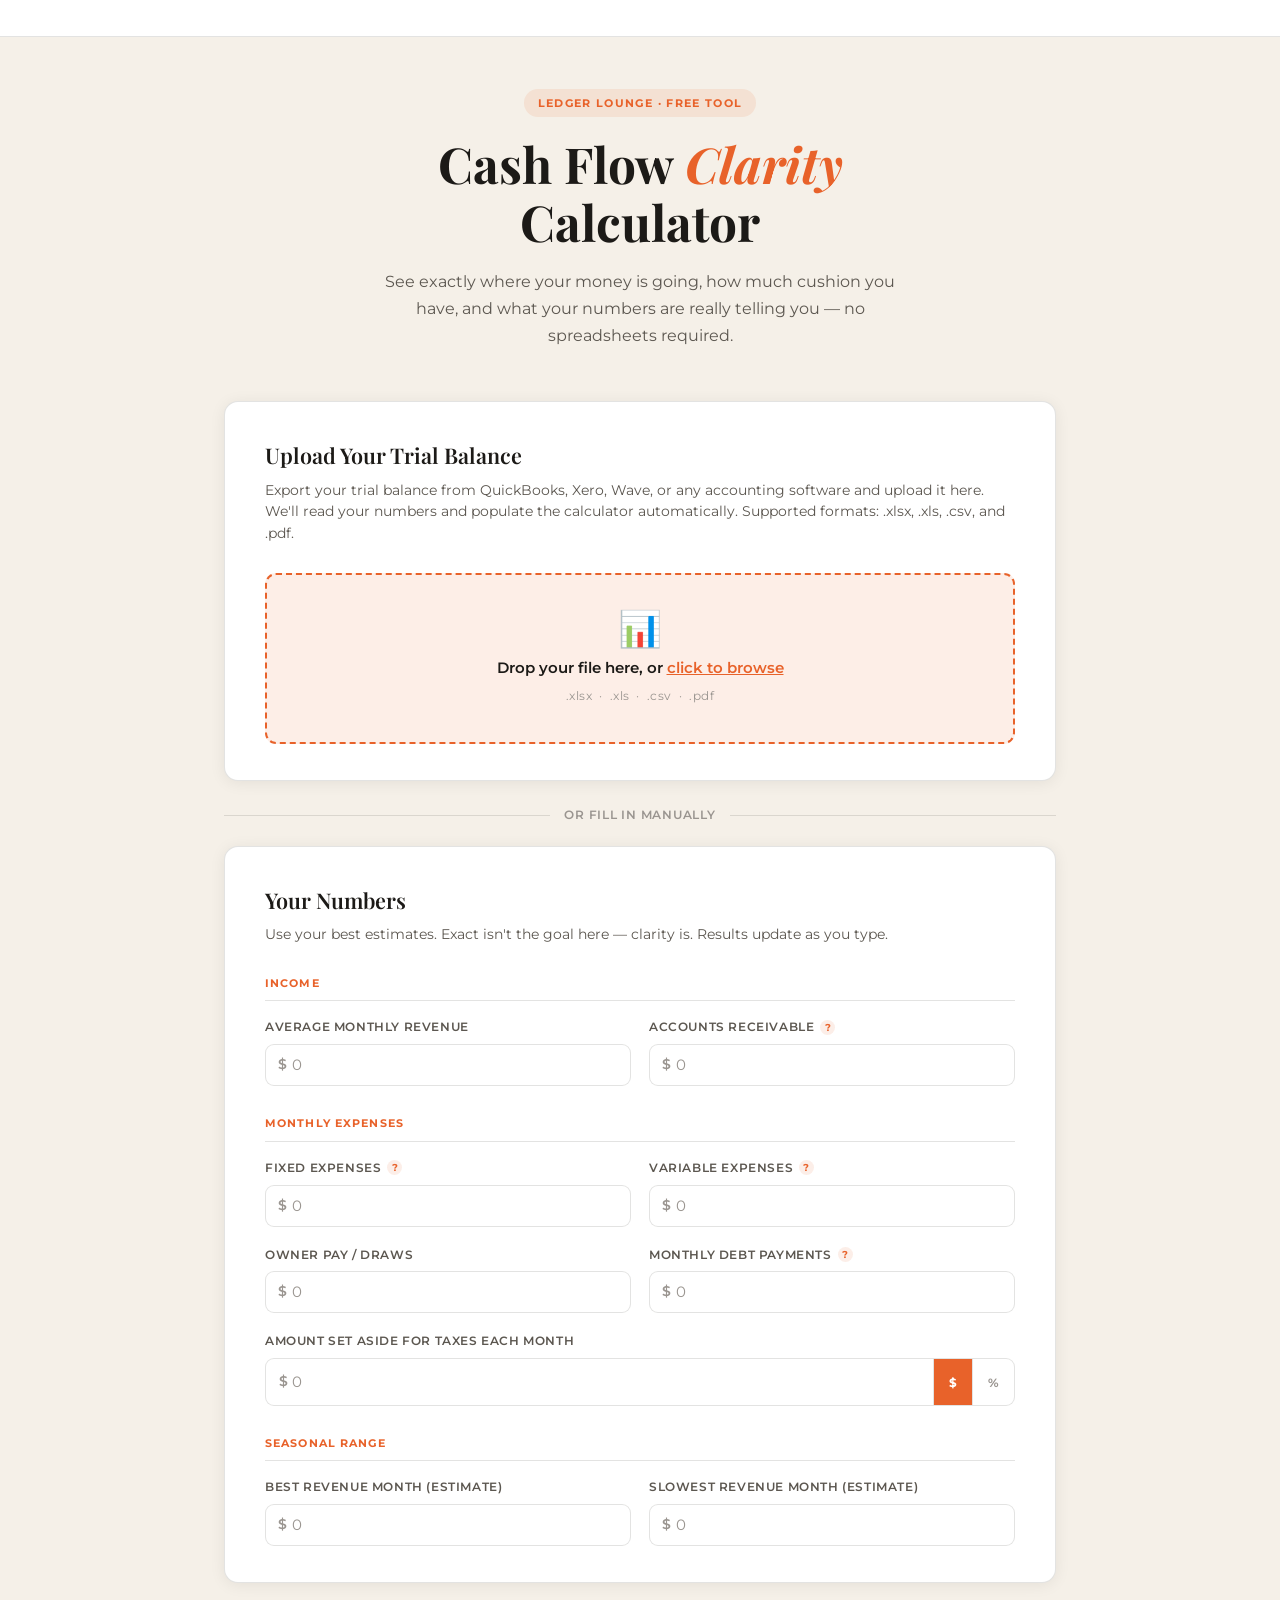
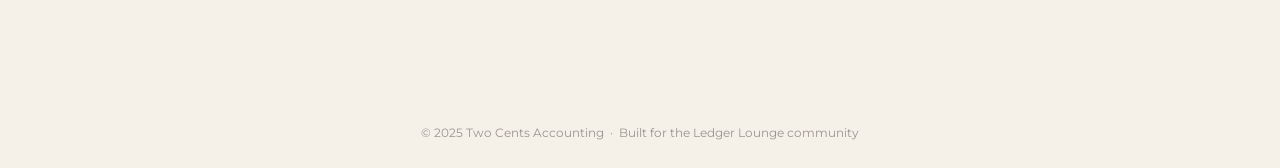
==== commit 92e97576: "Add files via upload" ====
--- a/cashflow-advanced/index.html
+++ b/cashflow-advanced/index.html
@@ -7,6 +7,10 @@
   <link rel="preconnect" href="https://fonts.googleapis.com">
   <link rel="preconnect" href="https://fonts.gstatic.com" crossorigin>
   <link href="https://fonts.googleapis.com/css2?family=Playfair+Display:ital,wght@0,400;0,600;0,700;1,400&family=Montserrat:wght@300;400;500;600;700&display=swap" rel="stylesheet">
+  <!-- SheetJS for Excel/CSV parsing -->
+  <script src="https://unpkg.com/xlsx@0.18.5/dist/xlsx.full.min.js"></script>
+  <!-- pdf.js for PDF parsing -->
+  <script src="https://cdnjs.cloudflare.com/ajax/libs/pdf.js/2.16.105/pdf.min.js"></script>
 
   <style>
     /* ── CSS Custom Properties ── */
@@ -59,7 +63,6 @@
       }
     }
 
-    /* ── Reset & Base ── */
     *, *::before, *::after { box-sizing: border-box; margin: 0; padding: 0; }
 
     body {
@@ -169,6 +172,241 @@
       line-height: 1.6;
     }
 
+    /* ── Upload Zone ── */
+    .upload-zone {
+      border: 2px dashed var(--accent);
+      border-radius: 11px;
+      background: var(--accent-light);
+      padding: 36px 24px;
+      text-align: center;
+      cursor: pointer;
+      transition: background 0.2s, border-color 0.2s;
+      position: relative;
+    }
+
+    .upload-zone:hover,
+    .upload-zone.drag-over {
+      background: rgba(232,98,42,0.18);
+      border-color: var(--accent-hover);
+    }
+
+    .upload-zone input[type="file"] {
+      position: absolute;
+      inset: 0;
+      width: 100%;
+      height: 100%;
+      opacity: 0;
+      cursor: pointer;
+    }
+
+    .upload-icon {
+      font-size: 2.2rem;
+      margin-bottom: 10px;
+      line-height: 1;
+    }
+
+    .upload-label {
+      font-size: 0.93rem;
+      font-weight: 600;
+      color: var(--text-primary);
+      margin-bottom: 6px;
+    }
+
+    .upload-label span {
+      color: var(--accent);
+      text-decoration: underline;
+    }
+
+    .upload-types {
+      font-size: 0.75rem;
+      color: var(--text-muted);
+      letter-spacing: 0.04em;
+    }
+
+    /* Upload status states */
+    .upload-status {
+      display: none;
+      align-items: center;
+      gap: 10px;
+      margin-top: 16px;
+      padding: 11px 16px;
+      border-radius: 9px;
+      font-size: 0.845rem;
+      font-weight: 500;
+    }
+
+    .upload-status.loading { display: flex; background: var(--bg-secondary); border: 1px solid var(--border); color: var(--text-secondary); }
+    .upload-status.success { display: flex; background: var(--green-bg);  border: 1px solid var(--green);  color: var(--text-primary); }
+    .upload-status.error   { display: flex; background: var(--red-bg);    border: 1px solid var(--red);    color: var(--text-primary); }
+
+    .spinner {
+      width: 16px; height: 16px;
+      border: 2px solid var(--border);
+      border-top-color: var(--accent);
+      border-radius: 50%;
+      animation: spin 0.7s linear infinite;
+      flex-shrink: 0;
+    }
+
+    @keyframes spin { to { transform: rotate(360deg); } }
+
+    /* Period toggle */
+    .period-row {
+      display: none;
+      align-items: center;
+      gap: 20px;
+      margin-top: 18px;
+      padding: 14px 16px;
+      background: var(--bg-secondary);
+      border-radius: 9px;
+      border: 1px solid var(--border);
+      font-size: 0.845rem;
+      color: var(--text-secondary);
+      flex-wrap: wrap;
+    }
+
+    .period-row.visible { display: flex; }
+
+    .period-row strong { color: var(--text-primary); font-weight: 600; }
+
+    .period-opts { display: flex; gap: 16px; }
+
+    .period-opts label {
+      display: flex;
+      align-items: center;
+      gap: 6px;
+      font-size: 0.845rem;
+      font-weight: 500;
+      color: var(--text-primary);
+      cursor: pointer;
+      text-transform: none;
+      letter-spacing: 0;
+    }
+
+    .period-opts input[type="radio"] {
+      accent-color: var(--accent);
+      width: 15px;
+      height: 15px;
+      cursor: pointer;
+    }
+
+    /* Detection results panel */
+    .detection-panel {
+      display: none;
+      margin-top: 20px;
+    }
+
+    .detection-panel.visible { display: block; }
+
+    .detection-header {
+      font-size: 0.75rem;
+      font-weight: 700;
+      letter-spacing: 0.09em;
+      text-transform: uppercase;
+      color: var(--text-muted);
+      margin-bottom: 12px;
+    }
+
+    .detection-rows { margin-bottom: 18px; }
+
+    .det-row {
+      display: flex;
+      align-items: center;
+      gap: 10px;
+      padding: 10px 0;
+      border-bottom: 1px solid var(--border);
+      font-size: 0.855rem;
+    }
+
+    .det-row:last-child { border-bottom: none; }
+
+    .det-icon {
+      width: 22px;
+      height: 22px;
+      border-radius: 50%;
+      display: flex;
+      align-items: center;
+      justify-content: center;
+      font-size: 0.7rem;
+      font-weight: 700;
+      flex-shrink: 0;
+    }
+
+    .det-icon.found    { background: var(--green-bg);  color: var(--green); }
+    .det-icon.partial  { background: var(--yellow-bg); color: var(--yellow); }
+    .det-icon.missing  { background: var(--bg-secondary); color: var(--text-muted); }
+
+    .det-field { flex: 1; font-weight: 600; color: var(--text-primary); }
+    .det-accounts { font-size: 0.75rem; color: var(--text-muted); }
+
+    .det-value {
+      font-family: 'Playfair Display', serif;
+      font-size: 1rem;
+      font-weight: 600;
+      color: var(--text-primary);
+      text-align: right;
+    }
+
+    .det-value.missing { color: var(--text-muted); font-family: 'Montserrat', sans-serif; font-size: 0.8rem; font-weight: 400; }
+
+    .det-actions {
+      display: flex;
+      gap: 10px;
+      align-items: center;
+      flex-wrap: wrap;
+    }
+
+    .btn-apply {
+      padding: 11px 22px;
+      background: var(--accent);
+      color: #FFFFFF;
+      border: none;
+      border-radius: 9px;
+      font-family: 'Montserrat', sans-serif;
+      font-size: 0.845rem;
+      font-weight: 700;
+      cursor: pointer;
+      transition: background 0.15s, transform 0.1s;
+      letter-spacing: 0.02em;
+    }
+
+    .btn-apply:hover { background: var(--accent-hover); transform: translateY(-1px); }
+
+    .btn-reset-upload {
+      padding: 11px 18px;
+      background: transparent;
+      color: var(--text-secondary);
+      border: 1.5px solid var(--border);
+      border-radius: 9px;
+      font-family: 'Montserrat', sans-serif;
+      font-size: 0.845rem;
+      font-weight: 600;
+      cursor: pointer;
+      transition: border-color 0.15s, color 0.15s;
+    }
+
+    .btn-reset-upload:hover { border-color: var(--text-secondary); color: var(--text-primary); }
+
+    /* Or Divider */
+    .or-divider {
+      display: flex;
+      align-items: center;
+      gap: 14px;
+      margin: 24px 0 20px;
+      color: var(--text-muted);
+      font-size: 0.78rem;
+      font-weight: 600;
+      letter-spacing: 0.06em;
+      text-transform: uppercase;
+    }
+
+    .or-divider::before,
+    .or-divider::after {
+      content: '';
+      flex: 1;
+      border-top: 1px solid var(--border);
+    }
+
     /* ── Form Section Labels ── */
     .form-section-label {
       font-size: 0.7rem;
@@ -182,9 +420,7 @@
       border-bottom: 1px solid var(--border);
     }
 
-    .form-section-label:first-of-type {
-      margin-top: 0;
-    }
+    .form-section-label:first-of-type { margin-top: 0; }
 
     /* ── Form Grid ── */
     .form-grid {
@@ -193,15 +429,8 @@
       gap: 18px;
     }
 
-    .form-group {
-      display: flex;
-      flex-direction: column;
-      gap: 7px;
-    }
-
-    .form-group.span-2 {
-      grid-column: 1 / -1;
-    }
+    .form-group { display: flex; flex-direction: column; gap: 7px; }
+    .form-group.span-2 { grid-column: 1 / -1; }
 
     label {
       display: flex;
@@ -215,11 +444,7 @@
     }
 
     /* ── Currency Inputs ── */
-    .input-wrap {
-      position: relative;
-      display: flex;
-      align-items: stretch;
-    }
+    .input-wrap { position: relative; }
 
     .input-prefix {
       position: absolute;
@@ -231,7 +456,6 @@
       color: var(--text-muted);
       pointer-events: none;
       z-index: 1;
-      transition: opacity 0.15s;
     }
 
     input[type="text"] {
@@ -249,14 +473,16 @@
       -webkit-appearance: none;
     }
 
-    input[type="text"]::placeholder {
-      color: var(--text-muted);
-      font-weight: 400;
-    }
+    input[type="text"]::placeholder { color: var(--text-muted); font-weight: 400; }
 
     input[type="text"]:focus {
       border-color: var(--accent);
       box-shadow: 0 0 0 3px var(--accent-light);
+    }
+
+    .input-highlight {
+      border-color: var(--green) !important;
+      box-shadow: 0 0 0 3px var(--green-bg) !important;
     }
 
     /* ── Tax Toggle ── */
@@ -292,11 +518,7 @@
       background: transparent;
     }
 
-    .tax-toggle {
-      display: flex;
-      border-left: 1.5px solid var(--border);
-      flex-shrink: 0;
-    }
+    .tax-toggle { display: flex; border-left: 1.5px solid var(--border); flex-shrink: 0; }
 
     .tax-btn {
       padding: 0 15px;
@@ -311,14 +533,8 @@
       letter-spacing: 0.02em;
     }
 
-    .tax-btn + .tax-btn {
-      border-left: 1px solid var(--border);
-    }
-
-    .tax-btn.active {
-      background: var(--accent);
-      color: #FFFFFF;
-    }
+    .tax-btn + .tax-btn { border-left: 1px solid var(--border); }
+    .tax-btn.active { background: var(--accent); color: #FFFFFF; }
 
     /* ── Tooltip ── */
     .tip {
@@ -362,26 +578,14 @@
       white-space: normal;
     }
 
-    .tip:hover::after,
-    .tip:focus::after {
-      opacity: 1;
-    }
+    .tip:hover::after, .tip:focus::after { opacity: 1; }
 
     /* ── Divider ── */
-    .divider {
-      border: none;
-      border-top: 1px solid var(--border);
-      margin: 28px 0;
-    }
-
-    /* ── Results section ── */
-    #results {
-      display: none;
-    }
-
-    #results.visible {
-      display: block;
-    }
+    .divider { border: none; border-top: 1px solid var(--border); margin: 28px 0; }
+
+    /* ── Results ── */
+    #results { display: none; }
+    #results.visible { display: block; }
 
     /* ── Health Banner ── */
     .health-banner {
@@ -391,10 +595,10 @@
       border: 1.5px solid transparent;
     }
 
-    .health-banner.tier-squeezed   { background: var(--red-bg);    border-color: var(--red); }
-    .health-banner.tier-getting    { background: var(--yellow-bg);  border-color: var(--yellow); }
+    .health-banner.tier-squeezed   { background: var(--red-bg);      border-color: var(--red); }
+    .health-banner.tier-getting    { background: var(--yellow-bg);    border-color: var(--yellow); }
     .health-banner.tier-breathing  { background: var(--accent-light); border-color: var(--accent); }
-    .health-banner.tier-solid      { background: var(--green-bg);   border-color: var(--green); }
+    .health-banner.tier-solid      { background: var(--green-bg);     border-color: var(--green); }
 
     .health-tier-name {
       font-family: 'Playfair Display', serif;
@@ -417,11 +621,7 @@
     }
 
     /* ── Metrics Grid ── */
-    .metrics-grid {
-      display: grid;
-      grid-template-columns: 1fr 1fr;
-      gap: 14px;
-    }
+    .metrics-grid { display: grid; grid-template-columns: 1fr 1fr; gap: 14px; }
 
     .metric-tile {
       background: var(--bg-secondary);
@@ -452,11 +652,7 @@
     .val-negative { color: var(--red); }
     .val-neutral  { color: var(--text-primary); }
 
-    .metric-tile-sub {
-      font-size: 0.78rem;
-      color: var(--text-muted);
-      line-height: 1.4;
-    }
+    .metric-tile-sub { font-size: 0.78rem; color: var(--text-muted); line-height: 1.4; }
 
     /* ── Stacked Bar ── */
     .stacked-bar {
@@ -467,36 +663,15 @@
       margin: 16px 0 12px;
     }
 
-    .bar-seg {
-      transition: flex 0.55s cubic-bezier(.4,0,.2,1);
-      min-width: 0;
-    }
-
-    .stacked-legend {
-      display: flex;
-      flex-wrap: wrap;
-      gap: 10px 18px;
-    }
-
-    .legend-item {
-      display: flex;
-      align-items: center;
-      gap: 7px;
-      font-size: 0.78rem;
-      color: var(--text-secondary);
-    }
-
-    .legend-dot {
-      width: 9px;
-      height: 9px;
-      border-radius: 2px;
-      flex-shrink: 0;
-    }
+    .bar-seg { transition: flex 0.55s cubic-bezier(.4,0,.2,1); min-width: 0; }
+
+    .stacked-legend { display: flex; flex-wrap: wrap; gap: 10px 18px; }
+
+    .legend-item { display: flex; align-items: center; gap: 7px; font-size: 0.78rem; color: var(--text-secondary); }
+    .legend-dot  { width: 9px; height: 9px; border-radius: 2px; flex-shrink: 0; }
 
     /* ── Individual Bars ── */
-    .breakdown-row {
-      margin-bottom: 15px;
-    }
+    .breakdown-row { margin-bottom: 15px; }
 
     .bar-row-header {
       display: flex;
@@ -506,34 +681,12 @@
       margin-bottom: 5px;
     }
 
-    .bar-row-name {
-      font-weight: 600;
-      color: var(--text-primary);
-    }
-
-    .bar-row-amount {
-      font-weight: 600;
-      color: var(--text-primary);
-    }
-
-    .bar-row-pct {
-      font-size: 0.75rem;
-      color: var(--text-muted);
-      margin-left: 5px;
-    }
-
-    .bar-track {
-      height: 7px;
-      background: var(--bg-secondary);
-      border-radius: 4px;
-      overflow: hidden;
-    }
-
-    .bar-fill {
-      height: 100%;
-      border-radius: 4px;
-      transition: width 0.55s cubic-bezier(.4,0,.2,1);
-    }
+    .bar-row-name   { font-weight: 600; color: var(--text-primary); }
+    .bar-row-amount { font-weight: 600; color: var(--text-primary); }
+    .bar-row-pct    { font-size: 0.75rem; color: var(--text-muted); margin-left: 5px; }
+
+    .bar-track { height: 7px; background: var(--bg-secondary); border-radius: 4px; overflow: hidden; }
+    .bar-fill  { height: 100%; border-radius: 4px; transition: width 0.55s cubic-bezier(.4,0,.2,1); }
 
     /* ── Flag Banners ── */
     .flag {
@@ -555,7 +708,6 @@
 
     /* ── Tax Meter ── */
     .tax-meter-bar {
-      position: relative;
       height: 13px;
       background: var(--bg-secondary);
       border-radius: 7px;
@@ -577,12 +729,7 @@
       margin-top: 3px;
     }
 
-    .tax-headline {
-      display: flex;
-      align-items: baseline;
-      gap: 10px;
-      margin-bottom: 2px;
-    }
+    .tax-headline { display: flex; align-items: baseline; gap: 10px; margin-bottom: 2px; }
 
     .tax-big {
       font-family: 'Playfair Display', serif;
@@ -590,13 +737,10 @@
       font-weight: 700;
     }
 
-    .tax-sub-label {
-      font-size: 0.83rem;
-      color: var(--text-muted);
-    }
-
-    /* ── Profit First ── */
-    .pf-row {
+    .tax-sub-label { font-size: 0.83rem; color: var(--text-muted); }
+
+    /* ── Allocation Health Check (formerly Profit First) ── */
+    .alloc-row {
       display: flex;
       align-items: center;
       gap: 14px;
@@ -604,9 +748,9 @@
       border-bottom: 1px solid var(--border);
     }
 
-    .pf-row:last-child { border-bottom: none; }
-
-    .pf-icon {
+    .alloc-row:last-child { border-bottom: none; }
+
+    .alloc-icon {
       width: 38px;
       height: 38px;
       border-radius: 9px;
@@ -617,49 +761,19 @@
       flex-shrink: 0;
     }
 
-    .pf-middle {
-      flex: 1;
-      min-width: 0;
-    }
-
-    .pf-name {
-      font-size: 0.875rem;
-      font-weight: 700;
-      color: var(--text-primary);
-      margin-bottom: 1px;
-    }
-
-    .pf-desc {
-      font-size: 0.74rem;
-      color: var(--text-muted);
-      margin-bottom: 6px;
-    }
-
-    .pf-bar-track {
-      height: 4px;
-      background: var(--bg-secondary);
-      border-radius: 2px;
-      overflow: hidden;
-    }
-
-    .pf-bar-fill {
-      height: 100%;
-      border-radius: 2px;
-      transition: width 0.55s cubic-bezier(.4,0,.2,1);
-    }
-
-    .pf-target-note {
-      font-size: 0.7rem;
-      color: var(--text-muted);
-      margin-top: 3px;
-    }
-
-    .pf-amounts {
-      text-align: right;
-      flex-shrink: 0;
-    }
-
-    .pf-actual {
+    .alloc-middle { flex: 1; min-width: 0; }
+
+    .alloc-name { font-size: 0.875rem; font-weight: 700; color: var(--text-primary); margin-bottom: 1px; }
+    .alloc-desc { font-size: 0.74rem; color: var(--text-muted); margin-bottom: 6px; }
+
+    .alloc-bar-track { height: 4px; background: var(--bg-secondary); border-radius: 2px; overflow: hidden; }
+    .alloc-bar-fill  { height: 100%; border-radius: 2px; transition: width 0.55s cubic-bezier(.4,0,.2,1); }
+
+    .alloc-target-note { font-size: 0.7rem; color: var(--text-muted); margin-top: 3px; }
+
+    .alloc-amounts { text-align: right; flex-shrink: 0; }
+
+    .alloc-actual {
       font-family: 'Playfair Display', serif;
       font-size: 1.1rem;
       font-weight: 600;
@@ -667,10 +781,7 @@
       line-height: 1.15;
     }
 
-    .pf-pct {
-      font-size: 0.72rem;
-      color: var(--text-muted);
-    }
+    .alloc-pct { font-size: 0.72rem; color: var(--text-muted); }
 
     /* ── CTA Card ── */
     .cta-block {
@@ -698,12 +809,7 @@
       line-height: 1.65;
     }
 
-    .cta-buttons {
-      display: flex;
-      gap: 12px;
-      justify-content: center;
-      flex-wrap: wrap;
-    }
+    .cta-buttons { display: flex; gap: 12px; justify-content: center; flex-wrap: wrap; }
 
     .btn {
       display: inline-block;
@@ -717,34 +823,14 @@
       transition: transform 0.15s, box-shadow 0.15s, background 0.15s;
     }
 
-    .btn:hover {
-      transform: translateY(-2px);
-      box-shadow: 0 6px 22px rgba(0,0,0,0.22);
-    }
-
-    .btn-white {
-      background: #FFFFFF;
-      color: var(--accent);
-    }
-
-    .btn-outline {
-      background: transparent;
-      color: #FFFFFF;
-      border: 2px solid rgba(255,255,255,0.55);
-    }
-
-    .btn-outline:hover {
-      background: rgba(255,255,255,0.1);
-      border-color: #FFFFFF;
-    }
+    .btn:hover { transform: translateY(-2px); box-shadow: 0 6px 22px rgba(0,0,0,0.22); }
+
+    .btn-white   { background: #FFFFFF; color: var(--accent); }
+    .btn-outline { background: transparent; color: #FFFFFF; border: 2px solid rgba(255,255,255,0.55); }
+    .btn-outline:hover { background: rgba(255,255,255,0.1); border-color: #FFFFFF; }
 
     /* ── Footer ── */
-    .site-footer {
-      text-align: center;
-      padding: 24px;
-      font-size: 0.77rem;
-      color: var(--text-muted);
-    }
+    .site-footer { text-align: center; padding: 24px; font-size: 0.77rem; color: var(--text-muted); }
 
     /* ── Animations ── */
     @keyframes fadeUp {
@@ -752,10 +838,7 @@
       to   { opacity: 1; transform: translateY(0); }
     }
 
-    #results.visible > * {
-      animation: fadeUp 0.38s ease both;
-    }
-
+    #results.visible > * { animation: fadeUp 0.38s ease both; }
     #results.visible > *:nth-child(2) { animation-delay: 0.05s; }
     #results.visible > *:nth-child(3) { animation-delay: 0.10s; }
     #results.visible > *:nth-child(4) { animation-delay: 0.15s; }
@@ -770,12 +853,8 @@
       .metrics-grid { grid-template-columns: 1fr; }
       .cta-block { padding: 32px 22px; }
       .cta-block h2 { font-size: 1.35rem; }
-
-      .tip::after {
-        left: 0;
-        transform: none;
-        width: 200px;
-      }
+      .tip::after { left: 0; transform: none; width: 200px; }
+      .det-row { flex-wrap: wrap; }
     }
 
     @media (max-width: 420px) {
@@ -785,10 +864,9 @@
 </head>
 <body>
 
-  <!-- Header -->
   <header class="site-header">
     <div class="logo-wrap">
-      <img src="./img_4951.png" alt="Two Cents Accounting" onerror="this.parentElement.style.display='none'">
+      <img src="./img_4591.png" alt="Two Cents Accounting" onerror="this.parentElement.style.display='none'">
     </div>
   </header>
 
@@ -801,12 +879,50 @@
       <p>See exactly where your money is going, how much cushion you have, and what your numbers are really telling you — no spreadsheets required.</p>
     </section>
 
+    <!-- ── UPLOAD CARD ── -->
+    <div class="card">
+      <div class="card-title">Upload Your Trial Balance</div>
+      <p class="card-subtitle">Export your trial balance from QuickBooks, Xero, Wave, or any accounting software and upload it here. We'll read your numbers and populate the calculator automatically. Supported formats: .xlsx, .xls, .csv, and .pdf.</p>
+
+      <div class="upload-zone" id="uploadZone">
+        <input type="file" id="fileInput" accept=".xlsx,.xls,.csv,.pdf" aria-label="Upload trial balance file">
+        <div class="upload-icon">📊</div>
+        <p class="upload-label">Drop your file here, or <span>click to browse</span></p>
+        <p class="upload-types">.xlsx &nbsp;·&nbsp; .xls &nbsp;·&nbsp; .csv &nbsp;·&nbsp; .pdf</p>
+      </div>
+
+      <div class="upload-status" id="uploadStatus">
+        <div class="spinner" id="uploadSpinner" style="display:none;"></div>
+        <span id="uploadStatusText"></span>
+      </div>
+
+      <div class="period-row" id="periodRow">
+        <strong>Trial balance period:</strong>
+        <div class="period-opts">
+          <label><input type="radio" name="period" value="monthly" checked> Monthly</label>
+          <label><input type="radio" name="period" value="annual"> Annual &nbsp;<span style="color:var(--text-muted);font-weight:400;">(÷ 12 for monthly average)</span></label>
+        </div>
+      </div>
+
+      <div class="detection-panel" id="detectionPanel">
+        <div class="detection-header">What we found in your file</div>
+        <div class="detection-rows" id="detectionRows"></div>
+        <div class="det-actions">
+          <button class="btn-apply" id="btnApply" onclick="applyDetected()">Apply These Numbers</button>
+          <button class="btn-reset-upload" onclick="resetUpload()">Start Fresh</button>
+        </div>
+        <p style="font-size:0.75rem; color:var(--text-muted); margin-top:10px;">Review the numbers above before applying — you can adjust anything in the form below after.</p>
+      </div>
+    </div>
+
+    <!-- Or divider -->
+    <div class="or-divider">or fill in manually</div>
+
     <!-- ── INPUT CARD ── -->
     <div class="card">
       <div class="card-title">Your Numbers</div>
       <p class="card-subtitle">Use your best estimates. Exact isn't the goal here — clarity is. Results update as you type.</p>
 
-      <!-- Income -->
       <div class="form-section-label">Income</div>
       <div class="form-grid">
         <div class="form-group">
@@ -827,7 +943,6 @@
         </div>
       </div>
 
-      <!-- Expenses -->
       <div class="form-section-label">Monthly Expenses</div>
       <div class="form-grid">
         <div class="form-group">
@@ -877,7 +992,6 @@
         </div>
       </div>
 
-      <!-- Seasonal -->
       <div class="form-section-label">Seasonal Range</div>
       <div class="form-grid">
         <div class="form-group">
@@ -895,18 +1009,16 @@
           </div>
         </div>
       </div>
-    </div><!-- /input card -->
+    </div>
 
     <!-- ── RESULTS ── -->
     <div id="results">
 
-      <!-- Health Banner -->
       <div class="health-banner" id="healthBanner">
         <div class="health-tier-name" id="healthTierName"></div>
         <div class="health-tier-msg" id="healthTierMsg"></div>
       </div>
 
-      <!-- Key Metrics -->
       <div class="card">
         <div class="card-title">Your Key Numbers</div>
         <p class="card-subtitle">A snapshot of what your current revenue and expenses are telling you.</p>
@@ -934,26 +1046,19 @@
         </div>
       </div>
 
-      <!-- Where Money Is Going -->
       <div class="card">
         <div class="card-title">Where Your Money Is Going</div>
         <p class="card-subtitle">Every dollar of monthly revenue, accounted for.</p>
-
         <div class="stacked-bar" id="stackedBar"></div>
         <div class="stacked-legend" id="stackedLegend"></div>
-
         <hr class="divider">
-
         <div id="breakdownBars"></div>
-
         <div id="seasonalFlagEl"></div>
       </div>
 
-      <!-- Tax Readiness -->
       <div class="card">
         <div class="card-title">Tax Readiness</div>
         <p class="card-subtitle">A healthy benchmark is setting aside about 25% of revenue for taxes. Here's where you stand.</p>
-
         <div class="tax-headline">
           <div class="tax-big" id="taxReadinessPct"></div>
           <div class="tax-sub-label" id="taxReadinessSub"></div>
@@ -962,32 +1067,27 @@
           <div class="tax-meter-fill" id="taxMeterFill"></div>
         </div>
         <div class="tax-meter-labels">
-          <span>0%</span>
-          <span>50%</span>
-          <span>100%</span>
-          <span>150%+</span>
-        </div>
-
-        <div class="flag" id="taxFlag" style="margin-top: 14px;"></div>
+          <span>0%</span><span>50%</span><span>100%</span><span>150%+</span>
+        </div>
+        <div class="flag" id="taxFlag" style="margin-top:14px;"></div>
       </div>
 
-      <!-- Profit First -->
       <div class="card">
-        <div class="card-title">Profit First Suggested Allocations</div>
-        <p class="card-subtitle" id="pfSubtitle"></p>
-        <div id="pfRows"></div>
+        <div class="card-title">Allocation Health Check</div>
+        <p class="card-subtitle" id="allocSubtitle"></p>
+        <div id="allocRows"></div>
         <div class="flag flag-info" style="margin-top:18px;">
           <div class="flag-icon">💡</div>
-          <div>These are starting-point targets from the Profit First framework. The goal isn't perfection on day one — it's building intentional habits around where your money goes. Your actual numbers are shown for comparison.</div>
+          <div>These are suggested starting-point targets based on widely-used small business financial guidelines. They're meant as reference points, not rigid rules — what matters most is that your money is going somewhere with intention. Your actual numbers are shown alongside each target for comparison.</div>
         </div>
       </div>
 
     </div><!-- /results -->
 
-    <!-- CTA (always visible after results) -->
+    <!-- CTA -->
     <div class="cta-block" id="ctaBlock" style="display:none;">
       <h2>Have questions about what your numbers are telling you?</h2>
-      <p>DM me and let's talk through it. Understanding your cash flow is the first step — knowing what to do next is where things get interesting.</p>
+      <p>DM me and let's talk through it. I help small business owners make sense of their cash flow — without the jargon.</p>
       <div class="cta-buttons">
         <a href="https://community.twocentsaccounting.com" class="btn btn-white" target="_blank" rel="noopener noreferrer">Message Janet in Circle</a>
         <a href="https://calendar.app.google/xzXYkXaj3rERVZNt9" class="btn btn-outline" target="_blank" rel="noopener noreferrer">Book a Discovery Call</a>
@@ -1002,10 +1102,22 @@
 
 <script>
   /* ─────────────────────────────────────────────
-     State & Helpers
+     pdf.js worker setup
+  ───────────────────────────────────────────── */
+  if (typeof pdfjsLib !== 'undefined') {
+    pdfjsLib.GlobalWorkerOptions.workerSrc =
+      'https://cdnjs.cloudflare.com/ajax/libs/pdf.js/2.16.105/pdf.worker.min.js';
+  }
+
+  /* ─────────────────────────────────────────────
+     State
   ───────────────────────────────────────────── */
   let taxMode = 'dollar';
-
+  let detectedData = null;   // holds last parsed trial balance result
+
+  /* ─────────────────────────────────────────────
+     Calculator helpers
+  ───────────────────────────────────────────── */
   function setTaxMode(mode) {
     taxMode = mode;
     document.getElementById('btnDollar').classList.toggle('active', mode === 'dollar');
@@ -1016,17 +1128,14 @@
   }
 
   function raw(id) {
-    const v = document.getElementById(id).value.replace(/[$,%\s]/g, '').replace(/,/g, '');
+    const v = document.getElementById(id).value.replace(/[$,%\s,]/g, '');
     const n = parseFloat(v);
     return isNaN(n) || n < 0 ? 0 : n;
   }
 
   function money(n) {
     if (!isFinite(n)) return '$0';
-    const abs = Math.abs(n);
-    const s = abs >= 1000
-      ? abs.toLocaleString('en-US', { minimumFractionDigits: 0, maximumFractionDigits: 0 })
-      : abs.toFixed(0);
+    const s = Math.abs(n).toLocaleString('en-US', { minimumFractionDigits: 0, maximumFractionDigits: 0 });
     return (n < 0 ? '−$' : '$') + s;
   }
 
@@ -1035,63 +1144,63 @@
     return n.toFixed(dec) + '%';
   }
 
-  function clamp(n, lo, hi) {
-    return Math.min(Math.max(n, lo), hi);
-  }
+  function clamp(n, lo, hi) { return Math.min(Math.max(n, lo), hi); }
 
   function formatCommas(el) {
-    const cursorPos = el.selectionStart;
     const raw = el.value.replace(/[^0-9.]/g, '');
     const parts = raw.split('.');
     if (parts.length > 2) parts.splice(2);
-    let intPart = parts[0].replace(/^0+(?=\d)/, '') || '';
+    let intPart = (parts[0] || '').replace(/^0+(?=\d)/, '');
     if (intPart) intPart = parseInt(intPart, 10).toLocaleString('en-US');
     el.value = parts.length === 2 ? intPart + '.' + parts[1] : intPart;
   }
 
-  /* Attach live formatting to all currency fields */
+  function setField(id, value) {
+    const el = document.getElementById(id);
+    el.value = value > 0 ? Math.round(value).toLocaleString('en-US') : '';
+    el.classList.add('input-highlight');
+    setTimeout(() => el.classList.remove('input-highlight'), 2000);
+  }
+
   document.querySelectorAll('input[type="text"]').forEach(inp => {
     inp.addEventListener('input', () => {
-      if (inp.id !== 'taxInput' || taxMode === 'dollar') {
-        formatCommas(inp);
-      }
+      if (inp.id !== 'taxInput' || taxMode === 'dollar') formatCommas(inp);
       calculate();
     });
   });
 
+  /* Period radio changes should rerun detection display if data exists */
+  document.querySelectorAll('input[name="period"]').forEach(r => {
+    r.addEventListener('change', () => {
+      if (detectedData) renderDetectionPanel(detectedData);
+    });
+  });
+
   /* ─────────────────────────────────────────────
-     Profit First revenue-tier targets
+     Allocation targets (revenue-tiered)
   ───────────────────────────────────────────── */
-  function getPFTargets(annualRevenue) {
-    // CAPS allocations vary by TAR (target allocation revenue)
-    if (annualRevenue < 250000) {
-      return { profit: 5, ownerPay: 50, tax: 15, opex: 30 };
-    } else if (annualRevenue < 500000) {
-      return { profit: 10, ownerPay: 35, tax: 15, opex: 40 };
-    } else if (annualRevenue < 1000000) {
-      return { profit: 15, ownerPay: 20, tax: 15, opex: 50 };
-    } else {
-      return { profit: 20, ownerPay: 10, tax: 15, opex: 55 };
-    }
+  function getAllocTargets(annualRevenue) {
+    if (annualRevenue < 250000)  return { profit: 5,  ownerPay: 50, tax: 15, opex: 30 };
+    if (annualRevenue < 500000)  return { profit: 10, ownerPay: 35, tax: 15, opex: 40 };
+    if (annualRevenue < 1000000) return { profit: 15, ownerPay: 20, tax: 15, opex: 50 };
+    return                               { profit: 20, ownerPay: 10, tax: 15, opex: 55 };
   }
 
   /* ─────────────────────────────────────────────
-     Main Calculation
+     Main Calculator
   ───────────────────────────────────────────── */
   function calculate() {
-    const revenue    = raw('revenue');
-    const fixed      = raw('fixed');
-    const variable   = raw('variable');
-    const ownerPay   = raw('ownerpay');
-    const ar         = raw('ar');
-    const highMonth  = raw('highmonth');
-    const lowMonth   = raw('lowmonth');
-    const debt       = raw('debt');
-    const taxRaw     = raw('taxInput');
-
+    const revenue  = raw('revenue');
+    const fixed    = raw('fixed');
+    const variable = raw('variable');
+    const ownerPay = raw('ownerpay');
+    const ar       = raw('ar');
+    const highMonth = raw('highmonth');
+    const lowMonth  = raw('lowmonth');
+    const debt     = raw('debt');
+    const taxRaw   = raw('taxInput');
     const taxSavings = taxMode === 'dollar' ? taxRaw : revenue * (taxRaw / 100);
 
-    /* Hide results if no revenue */
     if (revenue <= 0) {
       document.getElementById('results').classList.remove('visible');
       document.getElementById('ctaBlock').style.display = 'none';
@@ -1101,35 +1210,30 @@
     document.getElementById('results').classList.add('visible');
     document.getElementById('ctaBlock').style.display = 'block';
 
-    /* ── Core calculations ── */
-    const totalExpenses   = fixed + variable + ownerPay + debt;
-    const breathingRoom   = revenue - totalExpenses;
-    const breathingPct    = (breathingRoom / revenue) * 100;
-    const expenseRatio    = (totalExpenses / revenue) * 100;
-    const runway          = totalExpenses > 0 ? breathingRoom / totalExpenses : 0;
-    const spread          = highMonth > 0 && lowMonth > 0 ? highMonth - lowMonth : 0;
-    const highSeasonality = spread > 0 && spread > revenue * 0.4;
-    const recommended25   = revenue * 0.25;
-    const taxReadiness    = recommended25 > 0 ? (taxSavings / recommended25) * 100 : 0;
-
-    /* ── Health tier ── */
+    const totalExpenses  = fixed + variable + ownerPay + debt;
+    const breathingRoom  = revenue - totalExpenses;
+    const breathingPct   = (breathingRoom / revenue) * 100;
+    const expenseRatio   = (totalExpenses / revenue) * 100;
+    const runway         = totalExpenses > 0 ? breathingRoom / totalExpenses : 0;
+    const spread         = highMonth > 0 && lowMonth > 0 ? highMonth - lowMonth : 0;
+    const highSeasonal   = spread > 0 && spread > revenue * 0.4;
+    const recommended25  = revenue * 0.25;
+    const taxReadiness   = recommended25 > 0 ? (taxSavings / recommended25) * 100 : 0;
+
+    /* Health tier */
     let tierClass, tierName, tierMsg;
     if (breathingPct < 5) {
-      tierClass = 'tier-squeezed';
-      tierName  = 'Squeezed';
-      tierMsg   = "Things are tight right now — and that's worth naming clearly, not avoiding. This is exactly when getting eyes on your numbers matters most. Small shifts in expenses or pricing often have a bigger impact than they look on paper.";
+      tierClass = 'tier-squeezed';  tierName = 'Squeezed';
+      tierMsg = "Things are tight right now — and that's worth naming clearly, not avoiding. This is exactly when getting eyes on your numbers matters most. Small shifts in expenses or pricing often have a bigger impact than they look on paper.";
     } else if (breathingPct < 15) {
-      tierClass = 'tier-getting';
-      tierName  = 'Getting There';
-      tierMsg   = "You're covering your bases, but the cushion is thin. A few thoughtful adjustments — trimming a variable expense here, revisiting your pricing there — could meaningfully open things up.";
+      tierClass = 'tier-getting';   tierName = 'Getting There';
+      tierMsg = "You're covering your bases, but the cushion is thin. A few thoughtful adjustments — trimming a variable expense here, revisiting your pricing there — could meaningfully open things up.";
     } else if (breathingPct < 25) {
-      tierClass = 'tier-breathing';
-      tierName  = 'Breathing Room';
-      tierMsg   = "You've built real margin here, and that's something to feel good about. This is a solid place to start putting that breathing room to work — building your tax reserve, padding your runway, and planning ahead with intention.";
+      tierClass = 'tier-breathing'; tierName = 'Breathing Room';
+      tierMsg = "You've built real margin here, and that's something to feel good about. This is a solid place to start putting that breathing room to work — building your tax reserve, padding your runway, and planning ahead with intention.";
     } else {
-      tierClass = 'tier-solid';
-      tierName  = 'Solid Ground';
-      tierMsg   = "Your business is generating healthy, meaningful margin. Now's the time to make sure that cash is working strategically — not just sitting comfortably — through a profit account, reserves, and a clear growth plan.";
+      tierClass = 'tier-solid';     tierName = 'Solid Ground';
+      tierMsg = "Your business is generating healthy, meaningful margin. Now's the time to make sure that cash is working strategically — not just sitting comfortably — through reserves, reinvestment, and a clear growth plan.";
     }
 
     const banner = document.getElementById('healthBanner');
@@ -1137,7 +1241,7 @@
     document.getElementById('healthTierName').textContent = tierName;
     document.getElementById('healthTierMsg').textContent  = tierMsg;
 
-    /* ── Key Metrics ── */
+    /* Key metrics */
     const brEl = document.getElementById('mBreathingDollar');
     brEl.textContent = money(breathingRoom);
     brEl.className = 'metric-tile-value ' + (breathingRoom >= 0 ? 'val-positive' : 'val-negative');
@@ -1147,7 +1251,7 @@
     erEl.textContent = pct(expenseRatio);
     erEl.className = 'metric-tile-value ' + (expenseRatio < 75 ? 'val-positive' : expenseRatio < 90 ? 'val-warning' : 'val-negative');
 
-    const rwEl = document.getElementById('mRunway');
+    const rwEl  = document.getElementById('mRunway');
     const rwSub = document.getElementById('mRunwaySub');
     if (runway <= 0) {
       rwEl.textContent = '—';
@@ -1161,104 +1265,82 @@
 
     document.getElementById('mAR').textContent = money(ar);
 
-    /* ── Stacked Bar ── */
-    const segments = [
-      { label: 'Fixed Expenses',    val: fixed,                    color: '#E8622A' },
-      { label: 'Variable Expenses', val: variable,                 color: '#F0944A' },
-      { label: 'Owner Pay',         val: ownerPay,                 color: '#4A8FD4' },
-      { label: 'Debt Payments',     val: debt,                     color: '#9B59B6' },
-      { label: 'Breathing Room',    val: Math.max(0, breathingRoom), color: '#3BBB7A' },
+    /* Stacked bar */
+    const segs = [
+      { label: 'Fixed Expenses',    val: fixed,                       color: '#E8622A' },
+      { label: 'Variable Expenses', val: variable,                    color: '#F0944A' },
+      { label: 'Owner Pay',         val: ownerPay,                    color: '#4A8FD4' },
+      { label: 'Debt Payments',     val: debt,                        color: '#9B59B6' },
+      { label: 'Breathing Room',    val: Math.max(0, breathingRoom),  color: '#3BBB7A' },
     ];
 
-    const barTotal = segments.reduce((s, c) => s + c.val, 0) || 1;
-    const stackedBar = document.getElementById('stackedBar');
+    const barTotal = segs.reduce((s, c) => s + c.val, 0) || 1;
+    const stackedBar    = document.getElementById('stackedBar');
     const stackedLegend = document.getElementById('stackedLegend');
     stackedBar.innerHTML = '';
     stackedLegend.innerHTML = '';
 
-    segments.forEach(seg => {
+    segs.forEach(seg => {
       if (seg.val <= 0) return;
-      const segPct = (seg.val / barTotal) * 100;
-
+      const sp = (seg.val / barTotal) * 100;
       const div = document.createElement('div');
       div.className = 'bar-seg';
-      div.style.cssText = `flex:${segPct}; background:${seg.color};`;
-      div.title = `${seg.label}: ${money(seg.val)} (${pct(segPct)})`;
+      div.style.cssText = `flex:${sp}; background:${seg.color};`;
+      div.title = `${seg.label}: ${money(seg.val)} (${pct(sp)})`;
       stackedBar.appendChild(div);
 
       const li = document.createElement('div');
       li.className = 'legend-item';
-      li.innerHTML = `<span class="legend-dot" style="background:${seg.color}"></span>${seg.label}&nbsp;<strong>${pct(segPct)}</strong>`;
+      li.innerHTML = `<span class="legend-dot" style="background:${seg.color}"></span>${seg.label}&nbsp;<strong>${pct(sp)}</strong>`;
       stackedLegend.appendChild(li);
     });
 
-    /* ── Individual breakdown bars ── */
+    /* Individual bars */
     const breakdownBars = document.getElementById('breakdownBars');
     breakdownBars.innerHTML = '';
-    segments.slice(0, 4).forEach(seg => {
-      const pctOfRev = (seg.val / revenue) * 100;
+    segs.slice(0, 4).forEach(seg => {
+      const pr = (seg.val / revenue) * 100;
       const row = document.createElement('div');
       row.className = 'breakdown-row';
       row.innerHTML = `
         <div class="bar-row-header">
           <span class="bar-row-name">${seg.label}</span>
-          <span>
-            <span class="bar-row-amount">${money(seg.val)}</span>
-            <span class="bar-row-pct">${pct(pctOfRev)} of revenue</span>
-          </span>
-        </div>
-        <div class="bar-track">
-          <div class="bar-fill" style="width:${clamp(pctOfRev,0,100)}%; background:${seg.color};"></div>
-        </div>
+          <span><span class="bar-row-amount">${money(seg.val)}</span><span class="bar-row-pct">${pct(pr)} of revenue</span></span>
+        </div>
+        <div class="bar-track"><div class="bar-fill" style="width:${clamp(pr,0,100)}%; background:${seg.color};"></div></div>
       `;
       breakdownBars.appendChild(row);
     });
 
-    /* ── Seasonal flag ── */
+    /* Seasonal flag */
     const seasonalEl = document.getElementById('seasonalFlagEl');
     if (highMonth > 0 && lowMonth > 0) {
-      const spreadPct = (spread / revenue) * 100;
-      if (highSeasonality) {
-        seasonalEl.innerHTML = `
-          <div class="flag flag-warn">
-            <div class="flag-icon">⚠️</div>
-            <div>
-              <strong>Your seasonal swing is significant.</strong> There's roughly ${money(spread)} between your best and slowest months — about ${pct(spreadPct)} of your average revenue. Planning for that gap ahead of time keeps your slow months from becoming a cash crunch.
-            </div>
-          </div>`;
-      } else {
-        seasonalEl.innerHTML = `
-          <div class="flag flag-ok">
-            <div class="flag-icon">✓</div>
-            <div>Your seasonal spread looks manageable — about ${money(spread)} between your highest and lowest months (${pct(spreadPct)} of average). Keep an eye on it as your business grows.</div>
-          </div>`;
-      }
+      const sp = (spread / revenue) * 100;
+      seasonalEl.innerHTML = highSeasonal
+        ? `<div class="flag flag-warn"><div class="flag-icon">⚠️</div><div><strong>Your seasonal swing is significant.</strong> There's roughly ${money(spread)} between your best and slowest months — about ${pct(sp)} of your average revenue. Planning for that gap ahead of time keeps your slow months from becoming a cash crunch.</div></div>`
+        : `<div class="flag flag-ok"><div class="flag-icon">✓</div><div>Your seasonal spread looks manageable — about ${money(spread)} between your highest and lowest months (${pct(sp)} of average). Keep an eye on it as your business grows.</div></div>`;
     } else {
       seasonalEl.innerHTML = '';
     }
 
-    /* ── Tax Readiness ── */
+    /* Tax readiness */
     document.getElementById('taxReadinessPct').textContent = pct(taxReadiness) + ' of recommended';
     document.getElementById('taxReadinessSub').textContent =
       money(taxSavings) + '/mo saved · benchmark: ' + money(recommended25) + '/mo';
 
     const meterFill = document.getElementById('taxMeterFill');
-    const meterWidthPct = clamp((taxReadiness / 150) * 100, 0, 100);
-    meterFill.style.width = meterWidthPct + '%';
+    meterFill.style.width = clamp((taxReadiness / 150) * 100, 0, 100) + '%';
 
     let taxColor, taxFlagClass, taxFlagMsg;
     if (taxReadiness < 50) {
-      taxColor    = 'var(--red)';
-      taxFlagClass = 'flag flag-warn';
-      taxFlagMsg  = 'You\'re setting aside less than half the recommended tax amount. A surprise tax bill is one of the most disruptive cash flow events a small business can face — even small, consistent increases here can change that picture significantly.';
+      taxColor = 'var(--red)';     taxFlagClass = 'flag flag-warn';
+      taxFlagMsg = "You're setting aside less than half the recommended tax amount. A surprise tax bill is one of the most disruptive cash flow events a small business can face — even small, consistent increases here can change that picture significantly.";
     } else if (taxReadiness < 85) {
-      taxColor    = 'var(--yellow)';
-      taxFlagClass = 'flag flag-warn';
-      taxFlagMsg  = 'You\'re getting closer on taxes — nice work. If cash allows, bumping this up a bit would bring you to a place where tax season feels predictable instead of stressful.';
+      taxColor = 'var(--yellow)';  taxFlagClass = 'flag flag-warn';
+      taxFlagMsg = "You're getting closer on taxes — nice work. If cash allows, bumping this up a bit would bring you to a place where tax season feels predictable instead of stressful.";
     } else {
-      taxColor    = 'var(--green)';
-      taxFlagClass = 'flag flag-ok';
-      taxFlagMsg  = 'You\'re in solid shape on tax savings. Staying consistent here means fewer surprises, more options, and a much calmer April.';
+      taxColor = 'var(--green)';   taxFlagClass = 'flag flag-ok';
+      taxFlagMsg = "You're in solid shape on tax savings. Staying consistent here means fewer surprises, more options, and a much calmer April.";
     }
 
     meterFill.style.backgroundColor = taxColor;
@@ -1266,81 +1348,370 @@
     taxFlagEl.className = taxFlagClass;
     taxFlagEl.innerHTML = `<div class="flag-icon">${taxReadiness >= 85 ? '✓' : '⚠️'}</div><div>${taxFlagMsg}</div>`;
 
-    /* ── Profit First ── */
+    /* Allocation Health Check */
     const annualRev = revenue * 12;
-    const targets   = getPFTargets(annualRev);
-
-    const tierLabel = annualRev < 250000 ? 'Under $250k'
-      : annualRev < 500000 ? '$250k–$500k'
-      : annualRev < 1000000 ? '$500k–$1M'
-      : 'Over $1M';
-
-    document.getElementById('pfSubtitle').textContent =
-      `Based on your annualized revenue (${money(annualRev)}/yr, ${tierLabel} tier), here's how Profit First suggests you allocate each dollar — alongside what your numbers show today.`;
-
-    const pfDefs = [
-      {
-        name: 'Profit',
-        desc: 'A non-negotiable first take for business growth',
-        icon: '📈', iconBg: '#E8622A',
-        target: targets.profit,
-        actual: Math.max(0, breathingRoom),
-      },
-      {
-        name: 'Owner Pay',
-        desc: 'Your compensation for running the business',
-        icon: '👤', iconBg: '#4A8FD4',
-        target: targets.ownerPay,
-        actual: ownerPay,
-      },
-      {
-        name: 'Tax',
-        desc: 'Reserved so tax season is never a surprise',
-        icon: '🏛️', iconBg: '#9B59B6',
-        target: targets.tax,
-        actual: taxSavings,
-      },
-      {
-        name: 'Operating Expenses',
-        desc: 'What it costs to run the business day-to-day',
-        icon: '⚙️', iconBg: '#F0944A',
-        target: targets.opex,
-        actual: fixed + variable + debt,
-      },
+    const targets = getAllocTargets(annualRev);
+    const tierLabel = annualRev < 250000 ? 'Under $250k' : annualRev < 500000 ? '$250k–$500k' : annualRev < 1000000 ? '$500k–$1M' : 'Over $1M';
+
+    document.getElementById('allocSubtitle').textContent =
+      `Based on your annualized revenue (${money(annualRev)}/yr · ${tierLabel} range), here are general benchmarks for how your money might be distributed across key business categories. These targets are reference points — not rules — to help you spot where things might be out of balance.`;
+
+    const allocDefs = [
+      { name: 'Profit Reserve',      desc: 'Money that stays in the business to fuel growth and stability', icon: '📈', iconBg: '#E8622A', target: targets.profit,   actual: Math.max(0, breathingRoom) },
+      { name: 'Owner Pay',           desc: 'What you pay yourself for running the business',                icon: '👤', iconBg: '#4A8FD4', target: targets.ownerPay, actual: ownerPay },
+      { name: 'Tax Reserve',         desc: 'Set aside so tax season is never a surprise',                  icon: '🏛️', iconBg: '#9B59B6', target: targets.tax,      actual: taxSavings },
+      { name: 'Operating Expenses',  desc: 'Fixed costs, variable costs, and debt — what it takes to run', icon: '⚙️', iconBg: '#F0944A', target: targets.opex,     actual: fixed + variable + debt },
     ];
 
-    const pfContainer = document.getElementById('pfRows');
-    pfContainer.innerHTML = '';
-
-    pfDefs.forEach(row => {
+    const allocContainer = document.getElementById('allocRows');
+    allocContainer.innerHTML = '';
+    allocDefs.forEach(row => {
       const targetAmt = revenue * (row.target / 100);
       const fillPct   = targetAmt > 0 ? clamp((row.actual / targetAmt) * 100, 0, 100) : 0;
       const actualPct = (row.actual / revenue) * 100;
       const onTrack   = row.actual >= targetAmt * 0.85;
-
       const el = document.createElement('div');
-      el.className = 'pf-row';
+      el.className = 'alloc-row';
       el.innerHTML = `
-        <div class="pf-icon" style="background:${row.iconBg}22; color:${row.iconBg};">${row.icon}</div>
-        <div class="pf-middle">
-          <div class="pf-name">${row.name}</div>
-          <div class="pf-desc">${row.desc}</div>
-          <div class="pf-bar-track">
-            <div class="pf-bar-fill" style="width:${fillPct}%; background:${onTrack ? 'var(--green)' : row.iconBg};"></div>
-          </div>
-          <div class="pf-target-note">Target: ${money(targetAmt)} (${row.target}%)</div>
-        </div>
-        <div class="pf-amounts">
-          <div class="pf-actual">${money(row.actual)}</div>
-          <div class="pf-pct">${pct(actualPct)} actual</div>
+        <div class="alloc-icon" style="background:${row.iconBg}22; color:${row.iconBg};">${row.icon}</div>
+        <div class="alloc-middle">
+          <div class="alloc-name">${row.name}</div>
+          <div class="alloc-desc">${row.desc}</div>
+          <div class="alloc-bar-track"><div class="alloc-bar-fill" style="width:${fillPct}%; background:${onTrack ? 'var(--green)' : row.iconBg};"></div></div>
+          <div class="alloc-target-note">Suggested target: ${money(targetAmt)} (${row.target}% of revenue)</div>
+        </div>
+        <div class="alloc-amounts">
+          <div class="alloc-actual">${money(row.actual)}</div>
+          <div class="alloc-pct">${pct(actualPct)} actual</div>
         </div>
       `;
-      pfContainer.appendChild(el);
+      allocContainer.appendChild(el);
     });
   }
 
-  /* Run once on load */
   calculate();
+
+  /* ─────────────────────────────────────────────
+     Trial Balance Parsing
+  ───────────────────────────────────────────── */
+
+  /* Account categorization keywords */
+  const CAT_RULES = [
+    { cat: 'ar',       tests: [/accounts?\s*receivable|\bA\/R\b|trade\s+receivable/i] },
+    { cat: 'revenue',  tests: [/\b(sales?|revenues?|income|service\s+(revenue|income)|consulting\s+(income|revenue)|fees?\s+earned|billings?|service\s+fees?|product\s+sales)\b/i] },
+    { cat: 'ownerPay', tests: [/owner'?s?\s+(draw|pay|salary|comp)|officer\s+(comp|salary|pay)|shareholder\s+(salary|pay)|member\s+draw|guaranteed\s+payment/i] },
+    { cat: 'fixed',    tests: [/\b(rent|lease)\b/i, /\binsurance\b/i, /\b(subscription|saas)\b/i, /\bsoftware\b/i, /telephone|internet|\bphone\b/i, /\butilities\b/i, /depreciation|amortization/i, /\bdues\b|\bmembership/i] },
+    { cat: 'variable', tests: [/advertising|marketing|\bads?\b/i, /\bsupplies\b|\bmaterials\b/i, /contractor|freelance|subcontract|outside\s+labor/i, /\btravel\b|\bmeals?\b|\bentertainment\b/i, /shipping|postage|delivery|freight/i, /\bprinting\b/i] },
+    { cat: 'debt',     tests: [/interest\s+expense/i, /loan\s+(payment|expense)/i, /line\s+of\s+credit.*payment/i, /note[s]?\s+payable.*payment/i, /mortgage\s+(payment|interest)/i] },
+    { cat: 'tax',      tests: [/income\s+tax|tax\s+expense|tax\s+provision/i] },
+  ];
+
+  const NUM_RANGES = [
+    { lo: 1100, hi: 1199, cat: 'ar' },
+    { lo: 4000, hi: 4999, cat: 'revenue' },
+    { lo: 5000, hi: 5999, cat: 'variable' }, // COGS → variable
+  ];
+
+  function categorizeAccount(name, acctNumStr) {
+    const acctNum = acctNumStr ? parseInt(String(acctNumStr).replace(/\D/g, '')) : null;
+
+    if (!isNaN(acctNum)) {
+      for (const r of NUM_RANGES) {
+        if (acctNum >= r.lo && acctNum <= r.hi) return r.cat;
+      }
+    }
+
+    for (const rule of CAT_RULES) {
+      if (rule.tests.some(t => t.test(name))) return rule.cat;
+    }
+    return null;
+  }
+
+  function parseAmt(v) {
+    if (v == null || v === '') return 0;
+    const s = String(v).replace(/[$,\s]/g, '');
+    const neg = s.includes('(') || s.startsWith('-');
+    const n = parseFloat(s.replace(/[()]/g, ''));
+    return isNaN(n) ? 0 : (neg ? -n : n);
+  }
+
+  function findHeaderRow(rows) {
+    for (let i = 0; i < Math.min(rows.length, 20); i++) {
+      const joined = rows[i].map(c => String(c || '').toLowerCase()).join(' ');
+      const hasAccount = /account|description|name/.test(joined);
+      const hasMoney   = /debit|credit|balance|amount/.test(joined);
+      if (hasAccount && hasMoney) return i;
+    }
+    return -1;
+  }
+
+  function detectColumns(headerRow) {
+    const cols = { account: -1, acctNum: -1, debit: -1, credit: -1, balance: -1 };
+    headerRow.forEach((cell, i) => {
+      const c = String(cell || '').toLowerCase().trim();
+      if (/^account\s*(name|description)?$|^description$|^name$/.test(c)) cols.account = i;
+      if (/account\s*(no|num|number|code|#)/.test(c)) cols.acctNum = i;
+      if (/^debit/.test(c)) cols.debit = i;
+      if (/^credit/.test(c)) cols.credit = i;
+      if (/^balance$|^net$|^amount$|^ytd balance/.test(c)) cols.balance = i;
+    });
+    /* Fall back: first text col = account, last numeric col = balance */
+    if (cols.account === -1) cols.account = 0;
+    return cols;
+  }
+
+  function parseSpreadsheetRows(rows, divisor) {
+    const totals = { revenue: 0, ar: 0, fixed: 0, variable: 0, ownerPay: 0, debt: 0, tax: 0 };
+    const items  = { revenue: [], ar: [], fixed: [], variable: [], ownerPay: [], debt: [], tax: [] };
+
+    const hi = findHeaderRow(rows);
+    if (hi === -1) return null;
+
+    const cols = detectColumns(rows[hi]);
+
+    for (let i = hi + 1; i < rows.length; i++) {
+      const row = rows[i];
+      if (!row || row.length === 0) continue;
+
+      let acctName = String(row[cols.account] || '').trim();
+      if (!acctName) continue;
+
+      /* Skip total/header rows */
+      if (/^(total|grand\s+total|net\s+(income|loss)|subtotal)$/i.test(acctName)) continue;
+
+      /* Extract embedded account number */
+      const numMatch = acctName.match(/^(\d{3,5})\s*[-–·]?\s*/);
+      let acctNum = numMatch ? numMatch[1] : null;
+      if (!acctNum && cols.acctNum >= 0) acctNum = row[cols.acctNum];
+
+      const cleanName = acctName.replace(/^\d{3,5}\s*[-–·]?\s*/, '').trim();
+      const cat = categorizeAccount(cleanName, acctNum);
+      if (!cat) continue;
+
+      let amount = 0;
+      if (cols.balance >= 0) {
+        amount = Math.abs(parseAmt(row[cols.balance]));
+      } else if (cols.debit >= 0 && cols.credit >= 0) {
+        const deb = parseAmt(row[cols.debit]);
+        const cre = parseAmt(row[cols.credit]);
+        /* Revenue cats have credit balances; asset/expense cats have debit balances */
+        amount = (cat === 'revenue') ? Math.abs(cre) : Math.abs(deb);
+        if (amount === 0) amount = Math.abs(deb - cre);
+      } else {
+        /* Try any numeric column after the account name */
+        for (let c = 1; c < row.length; c++) {
+          const v = parseAmt(row[c]);
+          if (Math.abs(v) > 0) { amount = Math.abs(v); break; }
+        }
+      }
+
+      if (amount <= 0) continue;
+      amount = amount / divisor;
+      totals[cat] += amount;
+      items[cat].push(cleanName);
+    }
+
+    return { totals, items };
+  }
+
+  async function parsePDFText(arrayBuffer, divisor) {
+    const totals = { revenue: 0, ar: 0, fixed: 0, variable: 0, ownerPay: 0, debt: 0, tax: 0 };
+    const items  = { revenue: [], ar: [], fixed: [], variable: [], ownerPay: [], debt: [], tax: [] };
+    const AMT    = /\$?\(?\d{1,3}(?:,\d{3})*(?:\.\d{2})?\)?/g;
+
+    try {
+      const pdf  = await pdfjsLib.getDocument({ data: arrayBuffer }).promise;
+      let fullText = '';
+      for (let p = 1; p <= pdf.numPages; p++) {
+        const page    = await pdf.getPage(p);
+        const content = await page.getTextContent();
+        fullText += content.items.map(it => it.str).join(' ') + '\n';
+      }
+
+      const lines = fullText.split(/\n|\r/).map(l => l.trim()).filter(l => l.length > 2);
+
+      for (const line of lines) {
+        if (/^(total|grand total|assets|liabilities|equity|expenses?|revenue|income)\s*$/i.test(line)) continue;
+
+        const amounts = [...line.matchAll(AMT)];
+        if (!amounts.length) continue;
+
+        const firstIdx = line.search(AMT);
+        const acctName = line.substring(0, firstIdx).trim();
+        if (acctName.length < 3) continue;
+
+        const numMatch = acctName.match(/^(\d{3,5})\s*/);
+        const acctNum  = numMatch ? numMatch[1] : null;
+        const cleanName = acctName.replace(/^\d{3,5}\s*[-–·]?\s*/, '').trim();
+        const cat = categorizeAccount(cleanName, acctNum);
+        if (!cat) continue;
+
+        const amount = Math.max(...amounts.map(m => Math.abs(parseAmt(m[0]))));
+        if (amount <= 0) continue;
+
+        totals[cat] += amount / divisor;
+        items[cat].push(cleanName);
+      }
+    } catch (e) {
+      console.warn('PDF parse error:', e);
+    }
+
+    return { totals, items };
+  }
+
+  /* ─────────────────────────────────────────────
+     File Upload Handling
+  ───────────────────────────────────────────── */
+  const uploadZone = document.getElementById('uploadZone');
+  const fileInput  = document.getElementById('fileInput');
+
+  uploadZone.addEventListener('dragover',  e => { e.preventDefault(); uploadZone.classList.add('drag-over'); });
+  uploadZone.addEventListener('dragleave', () => uploadZone.classList.remove('drag-over'));
+  uploadZone.addEventListener('drop', e => {
+    e.preventDefault();
+    uploadZone.classList.remove('drag-over');
+    const file = e.dataTransfer.files[0];
+    if (file) handleFile(file);
+  });
+
+  fileInput.addEventListener('change', () => {
+    if (fileInput.files[0]) handleFile(fileInput.files[0]);
+  });
+
+  function setStatus(type, text) {
+    const el  = document.getElementById('uploadStatus');
+    const sp  = document.getElementById('uploadSpinner');
+    const txt = document.getElementById('uploadStatusText');
+    el.className = 'upload-status ' + type;
+    sp.style.display = type === 'loading' ? 'block' : 'none';
+    txt.textContent = text;
+  }
+
+  async function handleFile(file) {
+    const ext = file.name.split('.').pop().toLowerCase();
+    if (!['xlsx','xls','csv','pdf'].includes(ext)) {
+      setStatus('error', 'Unsupported file type. Please upload an .xlsx, .xls, .csv, or .pdf file.');
+      return;
+    }
+
+    setStatus('loading', `Reading ${file.name}…`);
+    document.getElementById('detectionPanel').classList.remove('visible');
+    document.getElementById('periodRow').classList.remove('visible');
+
+    const divisor = document.querySelector('input[name="period"]:checked').value === 'annual' ? 12 : 1;
+
+    try {
+      let parsed = null;
+
+      if (ext === 'pdf') {
+        const ab = await file.arrayBuffer();
+        parsed = await parsePDFText(ab, divisor);
+      } else {
+        const ab  = await file.arrayBuffer();
+        const wb  = XLSX.read(ab, { type: 'array' });
+        const ws  = wb.Sheets[wb.SheetNames[0]];
+        const rows = XLSX.utils.sheet_to_json(ws, { header: 1, defval: '' });
+        parsed = parseSpreadsheetRows(rows, divisor);
+      }
+
+      if (!parsed || Object.values(parsed.totals).every(v => v === 0)) {
+        setStatus('error', "We couldn't detect trial balance data in this file. Try exporting as .csv or .xlsx from your accounting software, or fill in the numbers manually below.");
+        return;
+      }
+
+      detectedData = parsed;
+      setStatus('success', `✓ ${file.name} — review what we found below`);
+      document.getElementById('periodRow').classList.add('visible');
+      renderDetectionPanel(parsed);
+
+    } catch (err) {
+      console.error(err);
+      setStatus('error', 'Something went wrong reading this file. Try exporting as .csv instead, or enter your numbers manually below.');
+    }
+  }
+
+  function getDivisor() {
+    return document.querySelector('input[name="period"]:checked').value === 'annual' ? 12 : 1;
+  }
+
+  function renderDetectionPanel(parsed) {
+    /* Recalculate with current period setting */
+    const divisorChanged = getDivisor();
+    /* If divisor changed after initial parse, we need to re-parse — but we've
+       already stored raw (÷1) values, so just show them with divisor applied.
+       Simpler: store raw totals (÷1) and apply divisor here.
+       For now, we already divided during parse, so re-upload applies correctly.
+       Just display what we have. */
+
+    const FIELD_LABELS = {
+      revenue:  { label: 'Monthly Revenue',    icon: '💰' },
+      ar:       { label: 'Accounts Receivable', icon: '📬' },
+      fixed:    { label: 'Fixed Expenses',      icon: '🔒' },
+      variable: { label: 'Variable Expenses',   icon: '📊' },
+      ownerPay: { label: 'Owner Pay / Draws',   icon: '👤' },
+      debt:     { label: 'Debt Payments',       icon: '🏦' },
+      tax:      { label: 'Tax Reserve',         icon: '🏛️' },
+    };
+
+    const rowsEl = document.getElementById('detectionRows');
+    rowsEl.innerHTML = '';
+
+    for (const [key, meta] of Object.entries(FIELD_LABELS)) {
+      const amount  = parsed.totals[key] || 0;
+      const names   = (parsed.items[key] || []).slice(0, 3);
+      const found   = amount > 0;
+
+      const row = document.createElement('div');
+      row.className = 'det-row';
+
+      const iconClass = found ? 'found' : 'missing';
+      const iconText  = found ? '✓' : '—';
+
+      row.innerHTML = `
+        <div class="det-icon ${iconClass}">${iconText}</div>
+        <div style="flex:1; min-width:0;">
+          <div class="det-field">${meta.icon} ${meta.label}</div>
+          ${names.length ? `<div class="det-accounts">${names.join(', ')}${(parsed.items[key]||[]).length > 3 ? ' +more' : ''}</div>` : ''}
+        </div>
+        <div class="det-value ${found ? '' : 'missing'}">${found ? money(amount) + '/mo' : 'Not detected'}</div>
+      `;
+
+      rowsEl.appendChild(row);
+    }
+
+    document.getElementById('detectionPanel').classList.add('visible');
+  }
+
+  function applyDetected() {
+    if (!detectedData) return;
+    const t = detectedData.totals;
+
+    if (t.revenue)  setField('revenue',  t.revenue);
+    if (t.ar)       setField('ar',       t.ar);
+    if (t.fixed)    setField('fixed',    t.fixed);
+    if (t.variable) setField('variable', t.variable);
+    if (t.ownerPay) setField('ownerpay', t.ownerPay);
+    if (t.debt)     setField('debt',     t.debt);
+    if (t.tax) {
+      if (taxMode !== 'dollar') setTaxMode('dollar');
+      setField('taxInput', t.tax);
+    }
+
+    calculate();
+
+    /* Smooth scroll to results */
+    setTimeout(() => {
+      document.getElementById('results').scrollIntoView({ behavior: 'smooth', block: 'start' });
+    }, 150);
+  }
+
+  function resetUpload() {
+    detectedData = null;
+    fileInput.value = '';
+    document.getElementById('uploadStatus').className = 'upload-status';
+    document.getElementById('detectionPanel').classList.remove('visible');
+    document.getElementById('periodRow').classList.remove('visible');
+  }
 </script>
 
 </body>
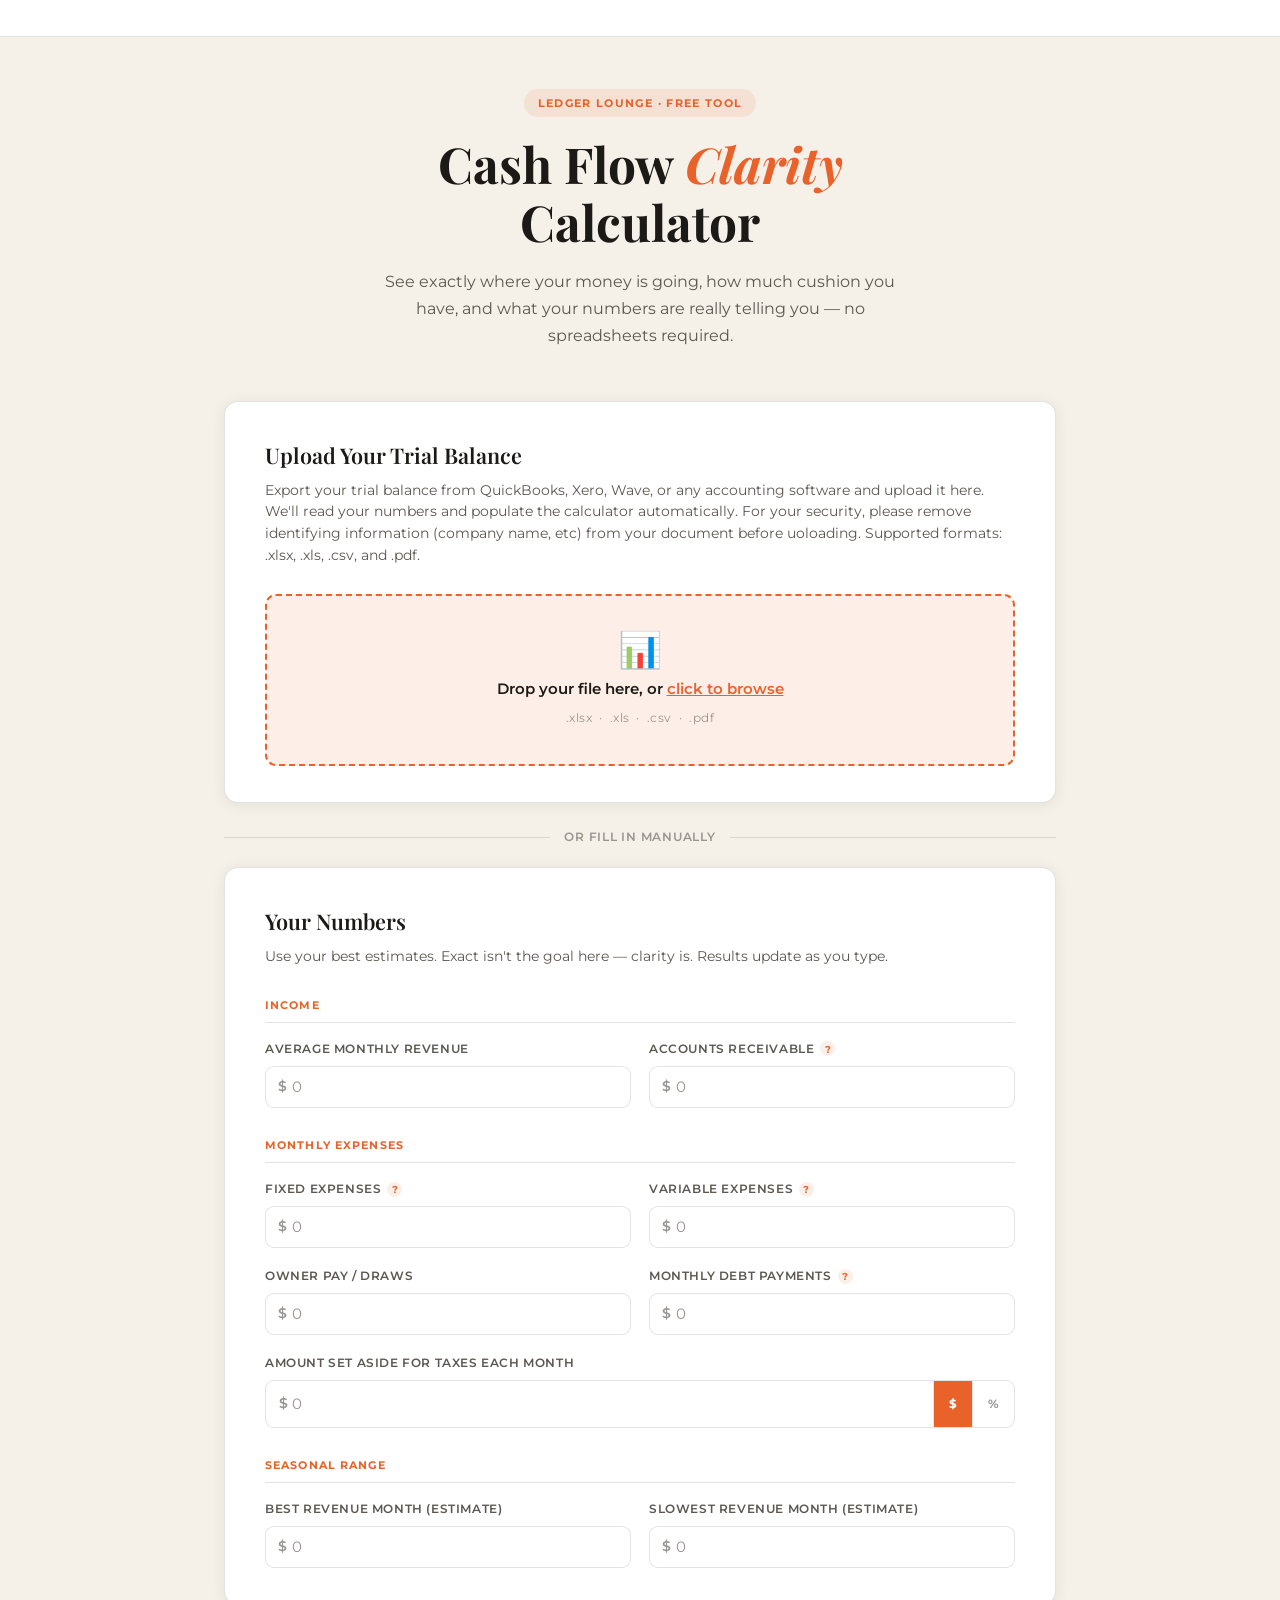
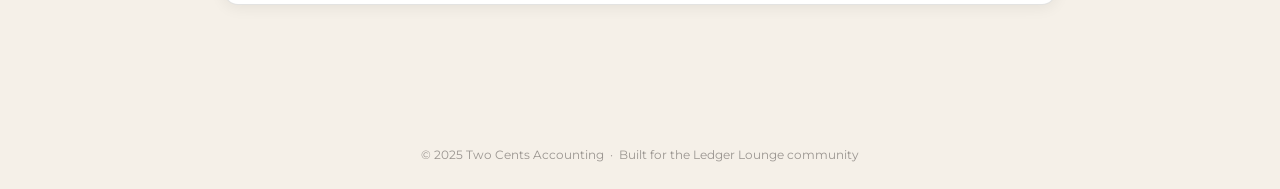
==== commit a5078112: "Update index.html" ====
--- a/cashflow-advanced/index.html
+++ b/cashflow-advanced/index.html
@@ -882,7 +882,7 @@
     <!-- ── UPLOAD CARD ── -->
     <div class="card">
       <div class="card-title">Upload Your Trial Balance</div>
-      <p class="card-subtitle">Export your trial balance from QuickBooks, Xero, Wave, or any accounting software and upload it here. We'll read your numbers and populate the calculator automatically. Supported formats: .xlsx, .xls, .csv, and .pdf.</p>
+      <p class="card-subtitle">Export your trial balance from QuickBooks, Xero, Wave, or any accounting software and upload it here. We'll read your numbers and populate the calculator automatically. For your security, please remove identifying information (company name, etc) from your document before uoloading. Supported formats: .xlsx, .xls, .csv, and .pdf.</p>
 
       <div class="upload-zone" id="uploadZone">
         <input type="file" id="fileInput" accept=".xlsx,.xls,.csv,.pdf" aria-label="Upload trial balance file">
